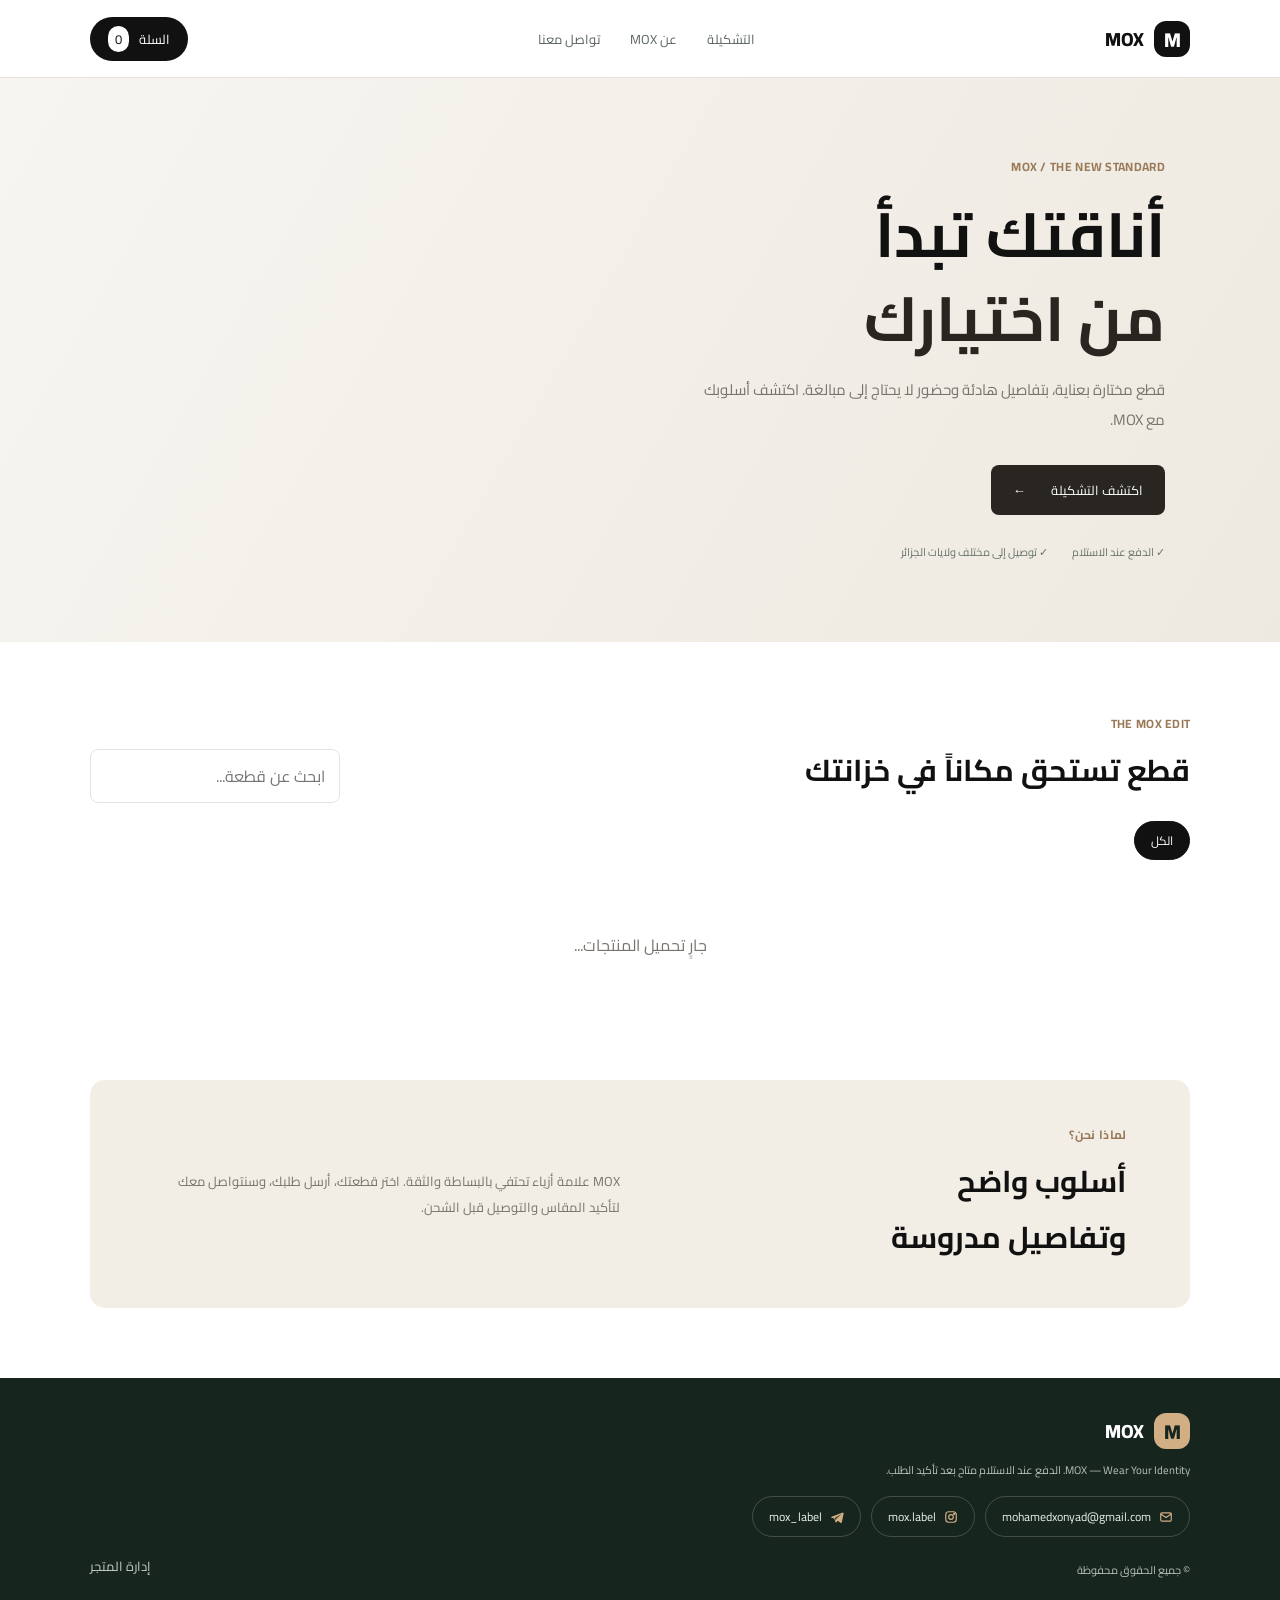
==== index.html @ 77f93357 "Add files via upload" ====
<!doctype html>
<html lang="ar" dir="rtl">
<head>
  <meta charset="utf-8">
  <meta name="viewport" content="width=device-width,initial-scale=1">
  <meta name="theme-color" content="#17251f">
  <title>MOX — Wear Your Identity</title>
  <link rel="preconnect" href="https://fonts.googleapis.com">
  <link rel="preconnect" href="https://fonts.gstatic.com" crossorigin>
  <link href="https://fonts.googleapis.com/css2?family=Cairo:wght@400;500;600;700;800&display=swap" rel="stylesheet">
  <link rel="stylesheet" href="style.css">
</head>
<body>
<header class="topbar">
  <a class="brand" href="#"><span class="brand-mark">M</span><span id="store-name">MOX</span></a>
  <nav><a href="#products">التشكيلة</a><a href="#about">عن MOX</a><a href="#contact">تواصل معنا</a></nav>
  <button class="cart-button" id="open-cart">السلة <span id="cart-count">0</span></button>
</header>
<section class="hero">
  <div class="hero-copy">
    <span class="eyebrow">MOX / THE NEW STANDARD</span>
    <h1>أناقتك تبدأ<br><em>من اختيارك</em></h1>
    <p>قطع مختارة بعناية، بتفاصيل هادئة وحضور لا يحتاج إلى مبالغة. اكتشف أسلوبك مع MOX.</p>
    <a class="primary-link" href="#products">اكتشف التشكيلة <span>←</span></a>
    <div class="trust-row"><span>✓ الدفع عند الاستلام</span><span>✓ توصيل إلى مختلف ولايات الجزائر</span></div>
  </div>
  <div class="hero-art">
    <video autoplay muted loop playsinline preload="auto" style="width:100%;height:100%;max-height:520px;object-fit:cover;border-radius:24px;display:block;">
      <source src="ad.mp4.mp4" type="video/mp4">
    </video>
  </div>
</section>
<main>
  <section class="section-head" id="products"><div><span class="eyebrow">THE MOX EDIT</span><h2>قطع تستحق مكاناً في خزانتك</h2></div><div class="search-wrap"><input id="search" type="search" placeholder="ابحث عن قطعة..."></div></section>
  <div class="category-row" id="categories"><button class="category active" data-category="الكل">الكل</button></div>
  <div class="product-grid" id="product-grid"><div class="loading">جارٍ تحميل المنتجات...</div></div>
  <section class="about" id="about"><div><span class="eyebrow">لماذا نحن؟</span><h2>أسلوب واضح<br>وتفاصيل مدروسة</h2></div><p>MOX علامة أزياء تحتفي بالبساطة والثقة. اختر قطعتك، أرسل طلبك، وسنتواصل معك لتأكيد المقاس والتوصيل قبل الشحن.</p></section>
</main>
<footer id="contact"><div class="brand"><span class="brand-mark">M</span><span id="footer-store-name">MOX</span></div><p>MOX — Wear Your Identity. الدفع عند الاستلام متاح بعد تأكيد الطلب.</p><div class="contact-links">
  <a class="contact-chip" href="mailto:mohamedxonyad@gmail.com"><span class="ci"><svg viewBox="0 0 24 24" fill="none" stroke="currentColor" stroke-width="2" stroke-linecap="round" stroke-linejoin="round"><rect x="3" y="5" width="18" height="14" rx="2"/><path d="m3 7 9 6 9-6"/></svg></span>mohamedxonyad@gmail.com</a>
  <a class="contact-chip" href="https://instagram.com/mox.label" target="_blank" rel="noopener"><span class="ci"><svg viewBox="0 0 24 24" fill="none" stroke="currentColor" stroke-width="2"><rect x="3" y="3" width="18" height="18" rx="5"/><circle cx="12" cy="12" r="4"/><circle cx="17.5" cy="6.5" r="1" fill="currentColor"/></svg></span>mox.label</a>
  <a class="contact-chip" href="https://t.me/mox_label" target="_blank" rel="noopener"><span class="ci"><svg viewBox="0 0 24 24" fill="currentColor"><path d="M21.9 4.3 2.7 11.7c-1 .4-1 1.3-.2 1.5l4.9 1.5 1.9 5.8c.2.6.4.8.9.8.4 0 .6-.2.9-.5l2.4-2.3 4.9 3.6c.9.5 1.5.2 1.8-.8l3.2-15.2c.3-1.2-.5-1.8-1.5-1.3zM8.5 13.7l9.7-6.1c.5-.3.9-.1.5.2l-8.1 7.3-.3 3.3z"/></svg></span>mox_label</a>
</div><small>© <span id="year"></span> جميع الحقوق محفوظة</small><a href="admin.html" class="admin-link">إدارة المتجر</a></footer>

<div class="overlay" id="cart-overlay"></div>
<aside class="drawer" id="cart-drawer" aria-label="سلة المشتريات">
  <div class="drawer-head"><h3>سلة المشتريات</h3><button class="icon-button" id="close-cart">✕</button></div>
  <div id="cart-items" class="cart-items"><p class="muted">السلة فارغة حالياً.</p></div>
  <div class="cart-total"><span>المجموع</span><strong id="cart-total">0 دج</strong></div>
  <button class="primary-button full" id="go-checkout">إتمام الطلب</button>
</aside>

<div class="modal-backdrop" id="checkout-modal">
  <div class="modal">
    <div class="drawer-head"><div><span class="eyebrow">خطوة أخيرة</span><h3>معلومات التوصيل</h3></div><button class="icon-button" id="close-checkout">✕</button></div>
    <form id="checkout-form">
      <div class="form-grid">
        <label>الاسم واللقب<input name="customer_name" required minlength="3" placeholder="اكتب اسمك الكامل"></label>
        <label>رقم الهاتف<input name="phone" required inputmode="tel" pattern="[0-9+ ]{9,15}" placeholder="05 أو 06 أو 07"></label>
        <label>الدولة<input value="الجزائر" readonly style="background:#f6f4f0"></label>
        <label>الولاية<select name="wilaya" id="wilaya" required><option value="">اختر الولاية</option></select></label>
        <label>نوع التوصيل<select name="delivery_type" id="delivery-type" required><option value="home">إلى المنزل</option><option value="desk">إلى المكتب (Stop Desk)</option></select></label>
        <label>البلدية<input name="commune" required placeholder="اختر أو اكتب اسم البلدية" list="communes-list"><datalist id="communes-list"></datalist></label>
        <label class="wide">العنوان بالتفصيل<textarea name="address" required rows="2" placeholder="الحي، الشارع، أقرب نقطة..."></textarea></label>
        <label class="wide">ملاحظة (اختياري)<textarea name="note" rows="2" placeholder="معلومات إضافية حول التوصيل"></textarea></label>
      </div>
      <div class="checkout-summary"><span>مجموع المنتجات</span><strong id="checkout-total">0 دج</strong></div>
      <div class="checkout-summary"><span>التوصيل</span><strong id="checkout-shipping">اختر الولاية</strong></div>
      <div class="checkout-summary"><span>المجموع الكلي</span><strong id="checkout-grand">0 دج</strong></div>
      <p class="hint">الدفع نقداً عند استلام الطلب. سيتم التواصل معك لتأكيد الطلب وتكلفة التوصيل قبل الشحن.</p>
      <button class="primary-button full" type="submit" id="submit-order">تأكيد الطلب</button>
      <p id="checkout-message" class="form-message"></p>
    </form>
  </div>
</div>
<div class="toast" id="toast"></div>
<script type="module" src="app.js"></script>
</body>
</html>
---- style.css ----
*{box-sizing:border-box} :root{--ink:#111111;--muted:#77736d;--line:#e8e3dc;--paper:#fff;--soft:#f2eee6;--accent:#9a7957;--green:#292622} html{scroll-behavior:smooth}body{margin:0;background:var(--paper);color:var(--ink);font-family:"Cairo",sans-serif}button,input,select,textarea{font:inherit}button,a{ -webkit-tap-highlight-color:transparent}.topbar{height:78px;padding:0 7%;display:flex;align-items:center;justify-content:space-between;border-bottom:1px solid var(--line);position:sticky;top:0;background:#ffffffed;backdrop-filter:blur(12px);z-index:10}.brand{display:flex;align-items:center;gap:10px;text-decoration:none;color:var(--ink);font-weight:800;font-size:19px}.brand-mark{display:grid;place-items:center;background:var(--ink);color:white;width:36px;height:36px;border-radius:12px;font-size:20px}.topbar nav{display:flex;gap:30px}.topbar nav a,.admin-link{color:#59645d;text-decoration:none;font-size:13px}.cart-button{background:var(--ink);color:#fff;border:0;border-radius:30px;padding:10px 18px;cursor:pointer;font-size:13px}.cart-button span{background:#fff;color:var(--ink);border-radius:20px;padding:1px 7px;margin-right:7px}.hero{padding:72px 9% 80px;display:grid;grid-template-columns:1.1fr .9fr;align-items:center;gap:50px;background:linear-gradient(120deg,#f7f5f1,#eee9e0)}.eyebrow{color:var(--accent);font-size:12px;font-weight:700;letter-spacing:.3px}.hero h1{font-size:clamp(36px,5vw,62px);line-height:1.35;margin:13px 0}.hero h1 em{font-style:normal;color:var(--green)}.hero-copy>p{color:var(--muted);line-height:2;max-width:480px;font-size:15px}.primary-link{display:inline-flex;gap:25px;align-items:center;background:var(--green);color:#fff;text-decoration:none;padding:13px 22px;border-radius:8px;margin-top:15px;font-size:13px}.trust-row{display:flex;gap:24px;margin-top:27px;color:#66736a;font-size:11px}.hero-art{height:330px;position:relative;display:grid;place-items:center}.hero-circle{width:270px;height:270px;border-radius:50%;background:#e6dfd5;position:absolute}.hero-card{width:210px;height:250px;background:linear-gradient(145deg,#244b3b,#14271f);border-radius:18px;box-shadow:0 25px 50px #1b332b35;z-index:1;color:white;padding:25px;display:flex;flex-direction:column;justify-content:space-between;transform:rotate(-7deg)}.hero-card strong{font-size:65px;color:#d5b28c;align-self:center}.hero-card small{color:#e7dfd4}.floating-tag{position:absolute;bottom:30px;right:8%;z-index:2;background:white;padding:12px 18px;border-radius:9px;box-shadow:0 8px 30px #1b332b18;font-size:12px}.section-head{padding:65px 7% 18px;display:flex;align-items:end;justify-content:space-between}.section-head h2,.about h2{font-size:30px;margin:5px 0}.search-wrap input{border:1px solid var(--line);border-radius:8px;padding:11px 14px;min-width:230px;outline:none}.category-row{padding:0 7% 25px;display:flex;gap:9px;flex-wrap:wrap}.category{border:1px solid var(--line);background:white;color:#59645d;border-radius:30px;padding:7px 16px;font-size:12px;cursor:pointer}.category.active{background:var(--ink);border-color:var(--ink);color:white}.product-grid{padding:0 7% 75px;display:grid;grid-template-columns:repeat(4,1fr);gap:22px}.product-card{border:1px solid var(--line);border-radius:12px;overflow:hidden;background:white;transition:.2s}.product-card:hover{transform:translateY(-4px);box-shadow:0 15px 35px #17251f0c}.product-image{height:210px;background:var(--soft);display:grid;place-items:center;overflow:hidden}.product-image img{width:100%;height:100%;object-fit:cover}.placeholder-image{font-size:40px;color:#bdc9bf}.product-info{padding:15px}.product-info h3{margin:0 0 6px;font-size:15px}.product-info p{margin:0;color:var(--muted);font-size:11px;min-height:36px;line-height:1.7}.product-bottom{display:flex;justify-content:space-between;align-items:center;margin-top:14px}.price{font-weight:800;color:var(--green);font-size:15px}.add-button{border:0;background:#f2eee6;color:var(--green);padding:8px 12px;border-radius:7px;cursor:pointer;font-size:11px}.about{margin:0 7% 70px;background:#f2eee6;border-radius:15px;padding:38px 5%;display:grid;grid-template-columns:1fr 1fr;gap:40px;align-items:center}.about p{color:var(--muted);line-height:2;font-size:13px}footer{background:#17251f;color:#fff;padding:35px 7%;position:relative}footer .brand{color:white}footer .brand-mark{background:#d2ae85;color:#17251f}footer p,footer small{color:#b7c2ba;font-size:11px}footer .admin-link{position:absolute;left:7%;bottom:40px;color:#c6d0c9}.overlay,.modal-backdrop{position:fixed;inset:0;background:#101a15a6;z-index:20;opacity:0;visibility:hidden;transition:.2s}.overlay.show,.modal-backdrop.show{opacity:1;visibility:visible}.drawer{position:fixed;z-index:21;top:0;bottom:0;left:0;width:min(420px,92vw);background:#fff;padding:25px;transform:translateX(-105%);transition:.25s;display:flex;flex-direction:column}.drawer.open{transform:translateX(0)}.drawer-head{display:flex;justify-content:space-between;align-items:center;border-bottom:1px solid var(--line);padding-bottom:15px}.drawer-head h3{margin:0}.icon-button{border:0;background:#f2f4f1;border-radius:50%;width:35px;height:35px;cursor:pointer}.cart-items{flex:1;overflow:auto;padding:15px 0}.cart-line{display:flex;align-items:center;justify-content:space-between;padding:12px 0;border-bottom:1px solid var(--line);gap:12px}.cart-line strong{font-size:13px}.cart-line small{display:block;color:var(--muted)}.qty-controls{display:flex;align-items:center;gap:8px}.qty-controls button{border:1px solid var(--line);background:white;border-radius:5px;width:25px;height:25px;cursor:pointer}.cart-total,.checkout-summary{display:flex;justify-content:space-between;padding:17px 0;border-top:1px solid var(--line)}.primary-button{border:0;background:var(--green);color:white;padding:13px 18px;border-radius:8px;cursor:pointer;font-weight:700}.primary-button:disabled{opacity:.5;cursor:wait}.full{width:100%}.muted,.hint{color:var(--muted);font-size:12px}.modal-backdrop{display:grid;place-items:center;padding:15px}.modal{background:white;border-radius:14px;width:min(620px,100%);max-height:92vh;overflow:auto;padding:24px}.modal .drawer-head{margin-bottom:18px}.form-grid{display:grid;grid-template-columns:1fr 1fr;gap:13px}.form-grid label{display:flex;flex-direction:column;gap:6px;font-size:12px;font-weight:700}.form-grid input,.form-grid select,.form-grid textarea,.admin-input{border:1px solid var(--line);border-radius:7px;padding:11px;background:white;outline:none;width:100%;font-size:13px}.form-grid input:focus,.form-grid select:focus,.form-grid textarea:focus{border-color:#789282}.wide{grid-column:1/-1}.checkout-summary{margin-top:15px}.hint{line-height:1.8}.form-message{font-size:12px;color:var(--green);text-align:center}.toast{position:fixed;bottom:22px;right:50%;transform:translate(50%,20px);background:#17251f;color:white;padding:11px 20px;border-radius:8px;opacity:0;transition:.2s;z-index:40;font-size:12px}.toast.show{opacity:1;transform:translate(50%,0)}.loading{text-align:center;color:var(--muted);padding:45px;grid-column:1/-1}
@media(max-width:850px){.product-grid{grid-template-columns:repeat(2,1fr)}.hero{padding:50px 7%;gap:15px}.hero-art{height:270px}.hero-circle{width:220px;height:220px}.hero-card{height:210px;width:175px}.topbar{padding:0 4%}.topbar nav{gap:12px}.about{grid-template-columns:1fr;gap:5px}}
@media(max-width:560px){.topbar{height:65px}.topbar nav{display:none}.hero{grid-template-columns:1fr;padding:45px 7% 30px}.hero-art{height:230px}.hero-circle{width:190px;height:190px}.hero-card{height:180px;width:150px;padding:18px}.hero-card strong{font-size:48px}.section-head{padding:42px 6% 15px;align-items:start;gap:15px;flex-direction:column}.search-wrap,.search-wrap input{width:100%}.product-grid{padding:0 5% 50px;gap:12px}.product-image{height:160px}.product-info{padding:11px}.product-info h3{font-size:13px}.product-bottom{align-items:start;gap:5px;flex-direction:column}.add-button{width:100%}.about{margin:0 5% 45px;padding:25px}.form-grid{grid-template-columns:1fr}.wide{grid-column:auto}.modal{padding:18px}.trust-row{gap:12px;flex-wrap:wrap}}

.contact-links{display:flex;flex-wrap:wrap;gap:10px;margin:16px 0}.contact-chip{display:inline-flex;align-items:center;gap:8px;border:1px solid #ffffff30;border-radius:30px;padding:8px 16px;color:#e7efe9;text-decoration:none;font-size:12px;transition:.2s}.contact-chip:hover{background:#ffffff14}
.contact-chip .ci{display:inline-flex;align-items:center;color:#d2ae85}.contact-chip .ci svg{width:14px;height:14px}
.hero-video{width:min(260px,70vw);aspect-ratio:9/16;object-fit:cover;border-radius:18px;background:#14271f;box-shadow:0 25px 50px #1b332b35}
.hero-art:has(.hero-video){height:auto}
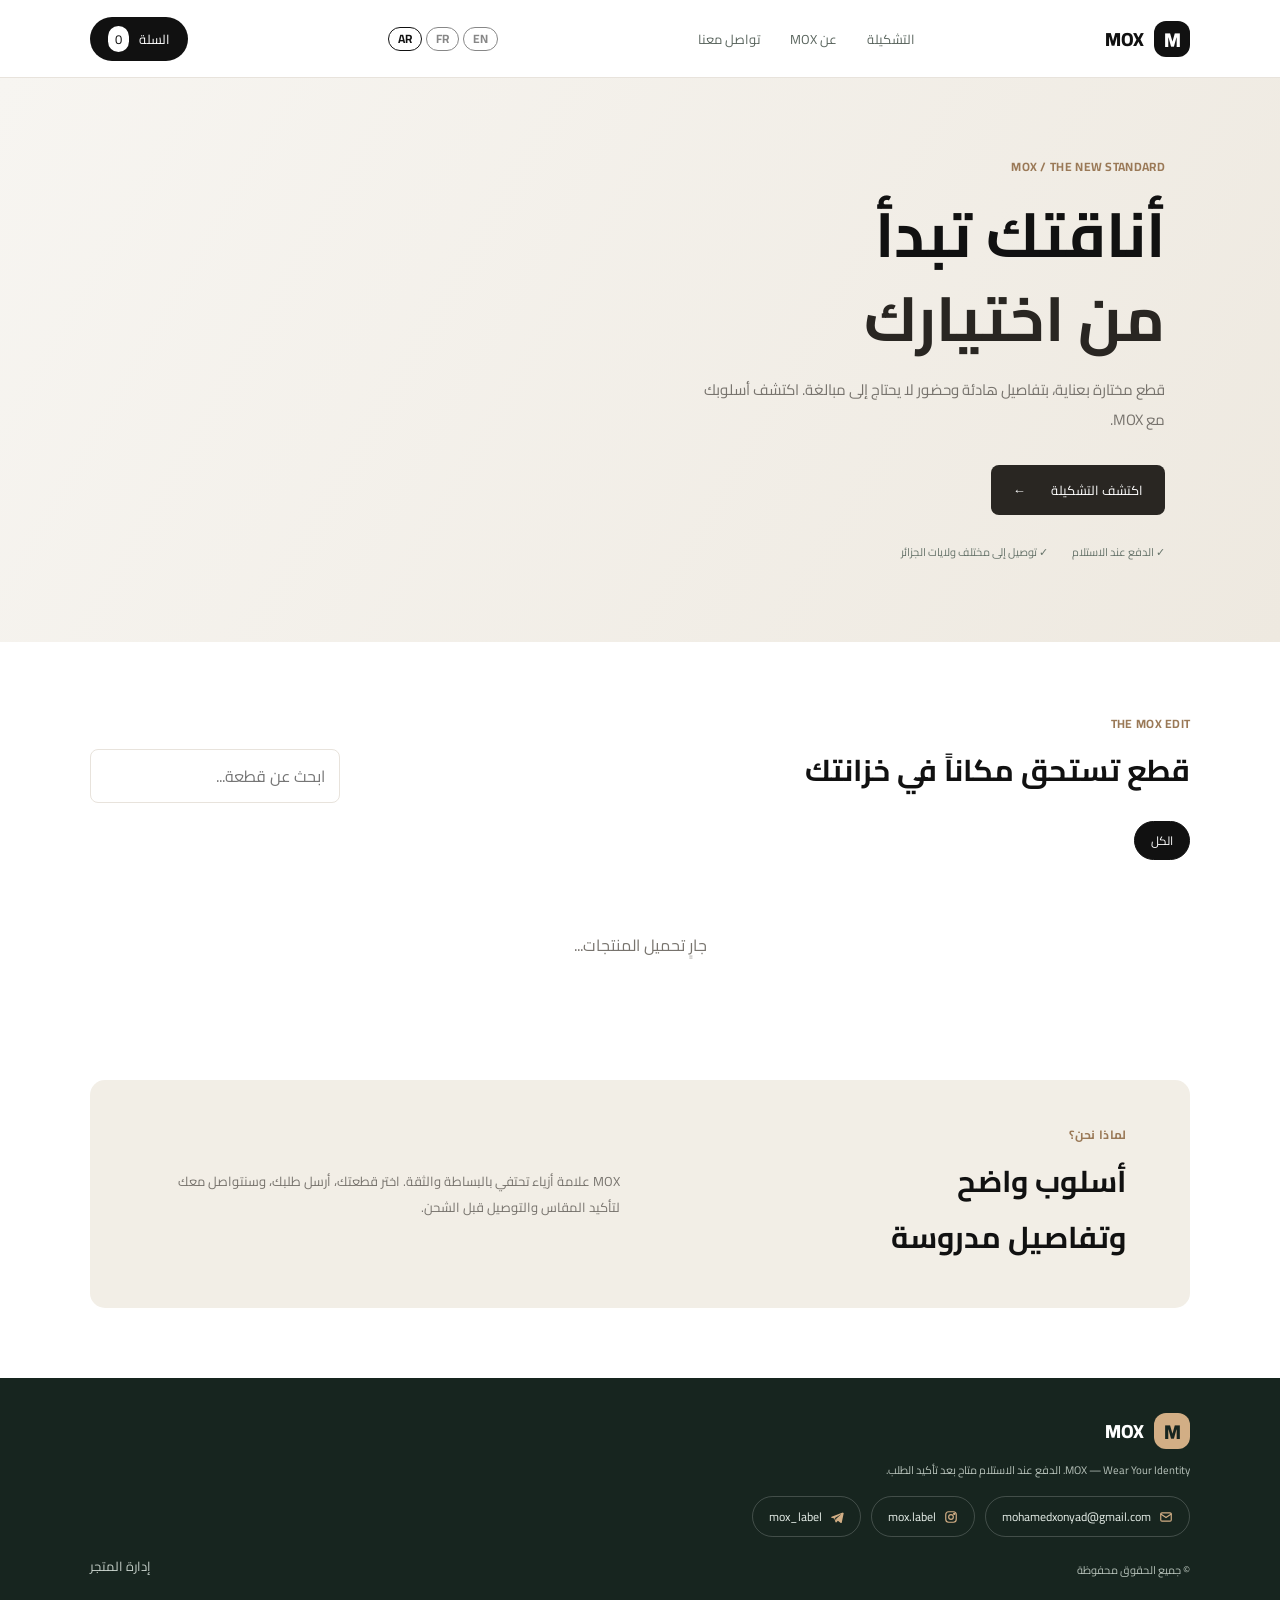
==== commit 1fc99e7f: "Add files via upload" ====
--- a/index.html
+++ b/index.html
@@ -74,6 +74,7 @@
   </div>
 </div>
 <div class="toast" id="toast"></div>
+<script src="i18n.js" defer></script>
 <script type="module" src="app.js"></script>
 </body>
 </html>
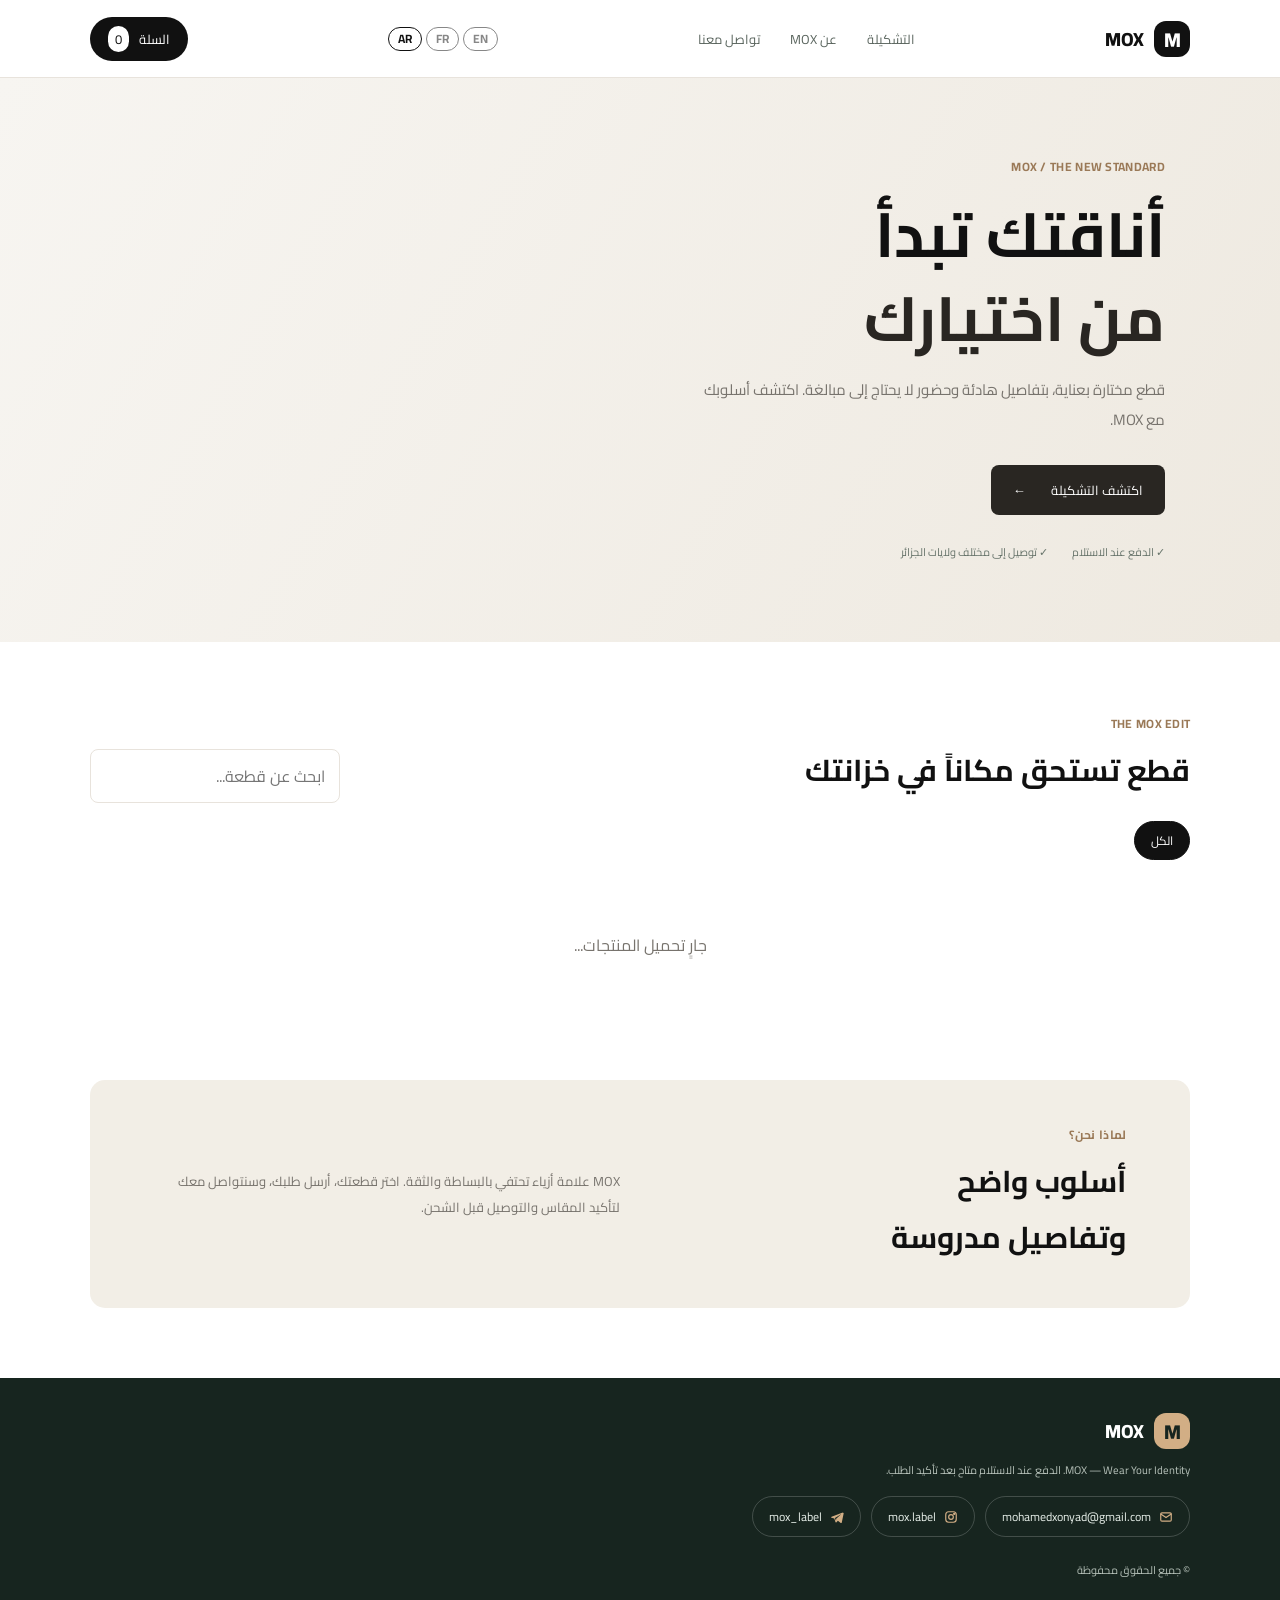
==== commit d1ae0eb7: "Add files via upload" ====
--- a/index.html
+++ b/index.html
@@ -40,7 +40,7 @@
   <a class="contact-chip" href="mailto:mohamedxonyad@gmail.com"><span class="ci"><svg viewBox="0 0 24 24" fill="none" stroke="currentColor" stroke-width="2" stroke-linecap="round" stroke-linejoin="round"><rect x="3" y="5" width="18" height="14" rx="2"/><path d="m3 7 9 6 9-6"/></svg></span>mohamedxonyad@gmail.com</a>
   <a class="contact-chip" href="https://instagram.com/mox.label" target="_blank" rel="noopener"><span class="ci"><svg viewBox="0 0 24 24" fill="none" stroke="currentColor" stroke-width="2"><rect x="3" y="3" width="18" height="18" rx="5"/><circle cx="12" cy="12" r="4"/><circle cx="17.5" cy="6.5" r="1" fill="currentColor"/></svg></span>mox.label</a>
   <a class="contact-chip" href="https://t.me/mox_label" target="_blank" rel="noopener"><span class="ci"><svg viewBox="0 0 24 24" fill="currentColor"><path d="M21.9 4.3 2.7 11.7c-1 .4-1 1.3-.2 1.5l4.9 1.5 1.9 5.8c.2.6.4.8.9.8.4 0 .6-.2.9-.5l2.4-2.3 4.9 3.6c.9.5 1.5.2 1.8-.8l3.2-15.2c.3-1.2-.5-1.8-1.5-1.3zM8.5 13.7l9.7-6.1c.5-.3.9-.1.5.2l-8.1 7.3-.3 3.3z"/></svg></span>mox_label</a>
-</div><small>© <span id="year"></span> جميع الحقوق محفوظة</small><a href="admin.html" class="admin-link">إدارة المتجر</a></footer>
+</div><small>© <span id="year"></span> جميع الحقوق محفوظة</small></footer>
 
 <div class="overlay" id="cart-overlay"></div>
 <aside class="drawer" id="cart-drawer" aria-label="سلة المشتريات">
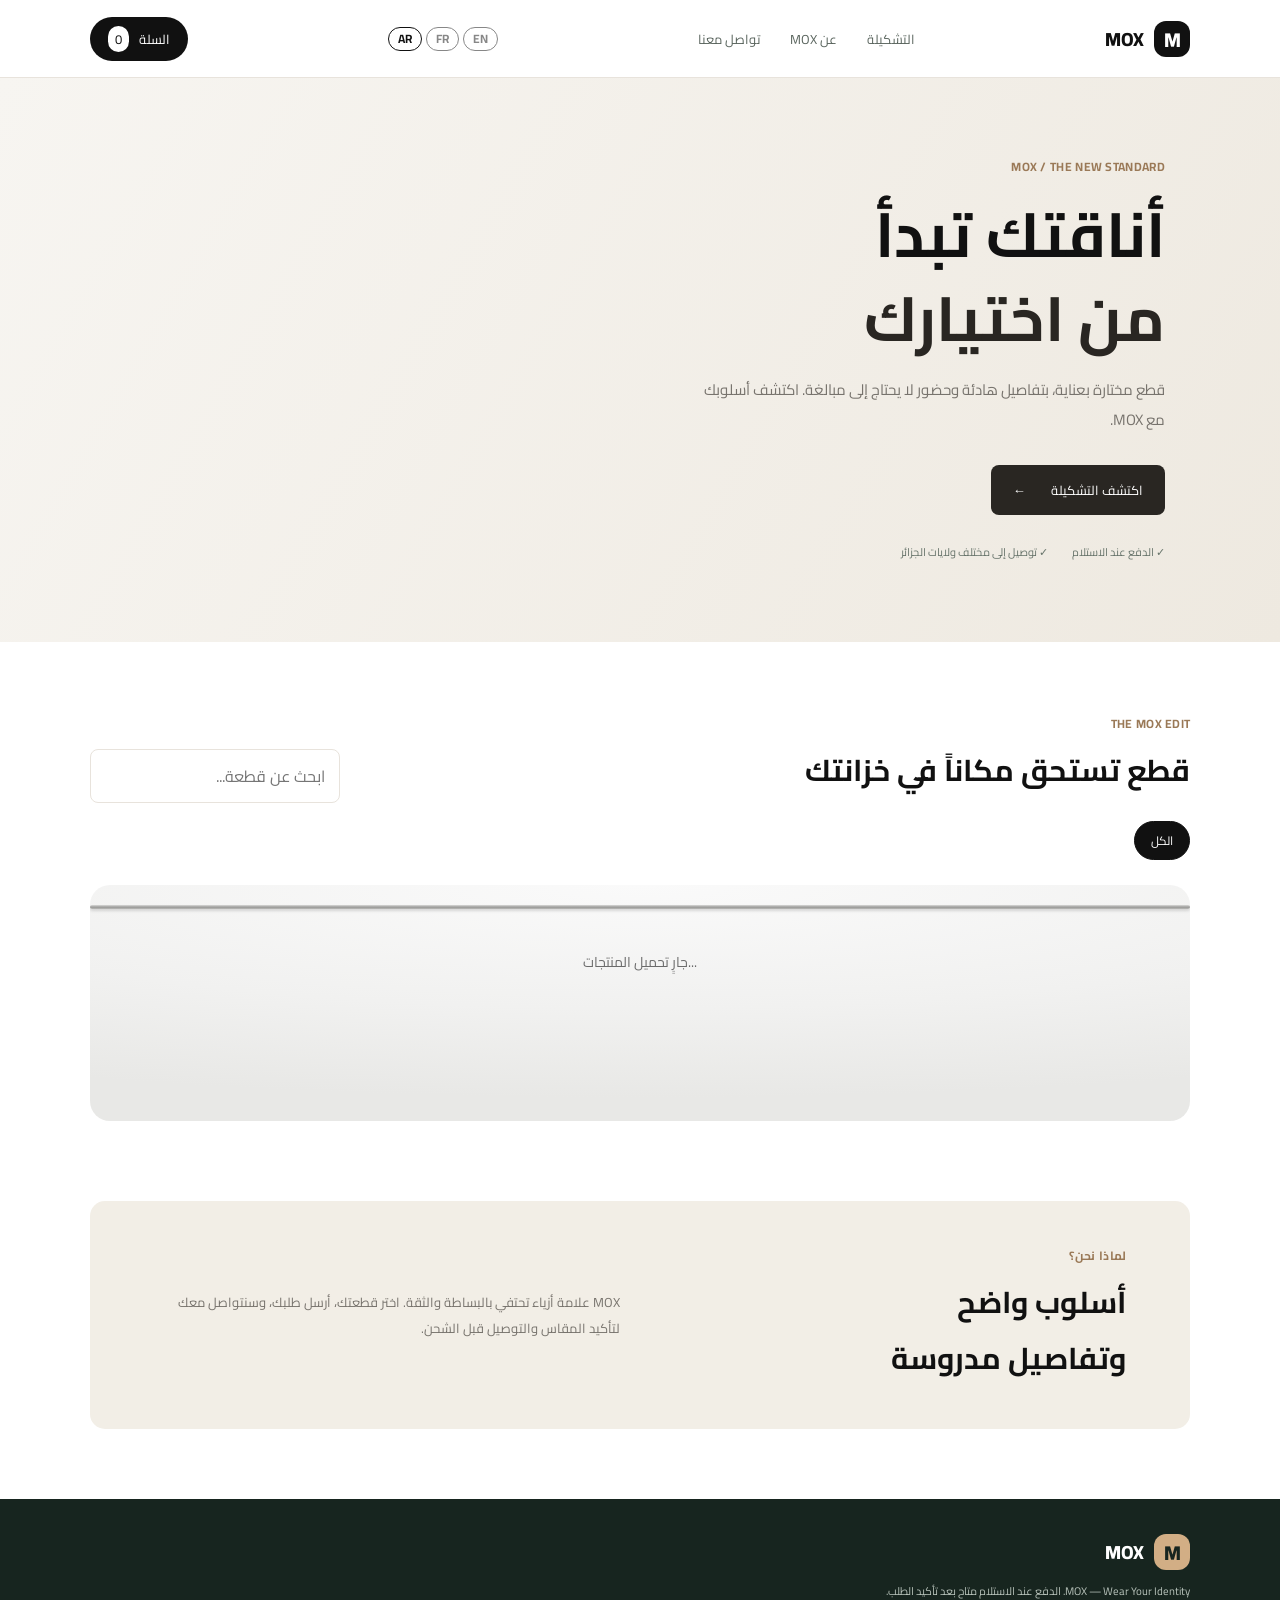
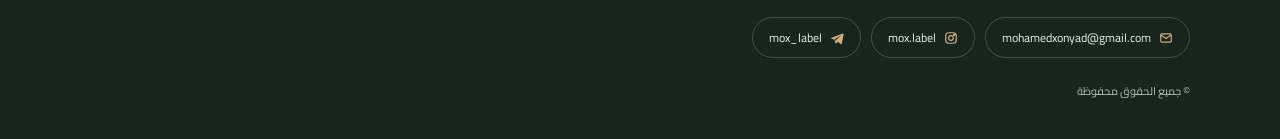
==== commit 27ded2db: "Add files via upload" ====
--- a/index.html
+++ b/index.html
@@ -9,6 +9,7 @@
   <link rel="preconnect" href="https://fonts.gstatic.com" crossorigin>
   <link href="https://fonts.googleapis.com/css2?family=Cairo:wght@400;500;600;700;800&display=swap" rel="stylesheet">
   <link rel="stylesheet" href="style.css">
+  <link rel="stylesheet" href="rack.css">
 </head>
 <body>
 <header class="topbar">
@@ -76,5 +77,6 @@
 <div class="toast" id="toast"></div>
 <script src="i18n.js" defer></script>
 <script type="module" src="app.js"></script>
+<script type="module" src="rack.js"></script>
 </body>
 </html>
--- a/rack.css
+++ b/rack.css
@@ -0,0 +1,78 @@
+/* MOX Rack: عرض المنتجات على شماعة. طبقة عرض فوق الشبكة الأصلية (التي تبقى في الصفحة مخفية لأن السلة والمخزون والخصم تعتمد عليها). */
+#product-grid.rk-src{display:none}
+
+.rk{--w-idle:max(104px,29vw);--w-sel:52vw;--w-dim:max(56px,15vw);--tw:0px;--ease:cubic-bezier(.2,.8,.2,1);
+  position:relative;margin:0 3% 60px;padding:6px 0 30px;border-radius:20px;overflow:hidden;
+  background:radial-gradient(120% 90% at 50% 0%,#fafafa 0%,#f1f1f0 58%,#e8e8e6 100%);color:#000}
+@media(min-width:700px){.rk{--w-idle:clamp(130px,19vw,190px);--w-sel:min(38vw,340px);--w-dim:104px;margin:0 5% 70px}}
+@media(min-width:1100px){.rk{--w-idle:clamp(150px,13vw,200px);--w-sel:min(28vw,380px);margin:0 7% 80px}}
+
+/* المسار: يسار-يمين دائماً حتى يعمل التمرير بنفس الطريقة في كل اللغات */
+.rk-track{direction:ltr;overflow-x:auto;overflow-y:hidden;overscroll-behavior-x:contain;scrollbar-width:none;-webkit-overflow-scrolling:touch;cursor:grab;outline-offset:-3px}
+.rk-track::-webkit-scrollbar{display:none}
+.rk-track.is-drag{cursor:grabbing;user-select:none}
+.rk-row{position:relative;display:flex;align-items:flex-start;justify-content:center;gap:0;width:max-content;min-width:100%;
+  padding:14px 12px 24px;transition:padding-inline .55s var(--ease)}
+.rk--sel .rk-row{justify-content:flex-start;padding-inline:max(12px,calc(50% - (var(--w-sel) + var(--tw-max,0px))/2 - 6px))}
+/* القضيب */
+.rk-row::before{content:"";position:absolute;inset-inline:0;top:14px;height:4px;border-radius:2px;
+  background:linear-gradient(#d9d9d8,#9a9a98 55%,#b9b9b7);box-shadow:0 2px 3px #0002}
+
+/* القطعة */
+.rk-slot{position:relative;flex:0 0 auto;display:flex;width:var(--w-idle);padding:0 6px;
+  transition:width .55s var(--ease)}
+.rk--sel .rk-slot{width:var(--w-dim)}
+.rk-img,.rk-hanger{transition:opacity .4s,filter .4s}
+.rk--sel .rk-slot:not(.is-sel) .rk-img{opacity:.5;filter:blur(1.2px)}.rk--sel .rk-slot:not(.is-sel) .rk-hanger{opacity:.45}
+.rk--sel .rk-slot.is-sel{width:calc(var(--w-sel) + var(--tw))}
+.rk-fig{position:relative;flex:1 1 0;min-width:0}
+.rk-hit{display:block;width:100%;padding:0;border:0;background:none;cursor:pointer;color:inherit;-webkit-tap-highlight-color:transparent}
+.rk-hit:focus-visible{outline:2px solid #000;outline-offset:4px;border-radius:8px}
+.rk-swing{display:block;transform-origin:50% 0;animation:rk-sway 1.7s var(--ease) backwards;animation-delay:calc(var(--i,0)*70ms)}
+.rk-hanger{display:block;width:40px;height:34px;margin:-1px auto 0}
+.rk-img,.rk-ph{display:block;width:100%;aspect-ratio:3/4;margin-top:-8px}
+.rk-img{object-fit:contain;mix-blend-mode:multiply}
+.rk-ph{display:grid;place-items:center;font-size:34px;color:#b8b8b6}
+.rk-fig::after{content:"";position:absolute;left:12%;right:12%;bottom:-10px;height:14px;border-radius:50%;background:#0000001f;filter:blur(8px);pointer-events:none}
+.rk--sel .rk-slot:not(.is-sel) .rk-fig::after{opacity:.5}
+@media(hover:hover){.rk:not(.rk--sel) .rk-slot:hover .rk-swing{transform:rotate(1.6deg);transition:transform .5s var(--ease)}}
+@keyframes rk-sway{0%{transform:rotate(3deg)}30%{transform:rotate(-2deg)}55%{transform:rotate(1.1deg)}78%{transform:rotate(-.4deg)}100%{transform:rotate(0)}}
+
+/* بطاقات الألوان المعلّقة بخيوط */
+.rk-tags{position:relative;flex:0 0 0;width:0;visibility:hidden;opacity:0;transition:flex-basis .55s var(--ease),width .55s var(--ease),opacity .3s,visibility 0s .55s}
+.rk-slot.is-sel .rk-tags{flex-basis:var(--tw);width:var(--tw);visibility:visible;opacity:1;transition:flex-basis .55s var(--ease),width .55s var(--ease),opacity .4s .3s,visibility 0s}
+.rk-tag{position:absolute;top:var(--d);left:calc(10px + var(--c)*30px + var(--r,0)*15px);width:28px;height:42px;padding:0;border:0;background:none;cursor:pointer;-webkit-tap-highlight-color:transparent}
+.rk-tag:focus-visible{outline:2px solid #000;outline-offset:2px;border-radius:6px}
+.rk-str{position:absolute;left:50%;top:calc(var(--d)*-1);width:1px;height:var(--d);background:#7b7b79;pointer-events:none}
+.rk-card{position:absolute;left:1px;top:0;width:26px;height:38px;border-radius:5px;border:1px solid #0003;background:var(--cc,#fff);
+  box-shadow:0 3px 7px #0002;display:grid;place-items:end center;padding-bottom:3px;font-size:9px;font-weight:700;color:#000;overflow:hidden;
+  transform-origin:50% 0;transition:transform .25s var(--ease),box-shadow .25s}
+.rk-card::before{content:"";position:absolute;top:3px;left:50%;width:4px;height:4px;margin-left:-2px;border-radius:50%;background:#efefed;box-shadow:inset 0 0 0 1px #0003}
+.rk-tag.on .rk-card{outline:2px solid #000;outline-offset:2px;transform:translateY(5px);box-shadow:0 8px 12px #0003}
+
+/* الأسهم */
+.rk-nav{position:absolute;top:34%;z-index:3;width:38px;height:38px;border-radius:50%;border:1px solid #0002;background:#fffffff0;color:#000;display:grid;place-items:center;padding:0;cursor:pointer;box-shadow:0 4px 12px #0001;transition:transform .2s,background .2s,opacity .3s}
+.rk-nav svg{width:16px;height:16px}
+.rk-nav:hover{background:#000;color:#fff}.rk-nav:active{transform:scale(.94)}
+.rk-prev{left:8px}.rk-next{right:8px}
+.rk-nav[hidden]{display:none}
+@media(min-width:700px){.rk-nav{width:44px;height:44px}.rk-prev{left:16px}.rk-next{right:16px}}
+
+/* معلومات القطعة */
+.rk-info{display:flex;flex-direction:column;align-items:center;gap:8px;padding:6px 18px 0;text-align:center;min-height:62px}
+.rk-hint{margin:0;font-size:12px;color:#6b6b6b;letter-spacing:.3px}
+.rk-name{margin:0;font-size:15px;font-weight:700;letter-spacing:1px;animation:rk-in .45s var(--ease) backwards}
+.rk-price{margin:0;font-size:14px;color:#333;animation:rk-in .45s .05s var(--ease) backwards}
+.rk-color{margin:0;font-size:12px;color:#555;min-height:18px}
+.rk-color b{font-weight:700;color:#000}
+.rk-out{margin:0;font-size:12px;font-weight:700;color:#d71920}
+.rk-more{margin-top:4px;min-width:200px;height:46px;padding:0 26px;border:0;border-radius:10px;background:#000;color:#fff;font-weight:700;font-size:13px;letter-spacing:.8px;cursor:pointer;transition:transform .2s,box-shadow .2s}
+.rk-more:hover{transform:translateY(-2px);box-shadow:0 10px 24px #0003}
+.rk-more:focus-visible{outline:2px solid #000;outline-offset:3px}
+.rk-empty{width:100%;padding:44px 16px 30px;text-align:center;color:#6b6b6b;font-size:14px}
+@keyframes rk-in{from{opacity:0;transform:translateY(8px)}to{opacity:1;transform:none}}
+
+@media(prefers-reduced-motion:reduce){
+  .rk-swing,.rk-name,.rk-price{animation:none}
+  .rk-slot,.rk-row,.rk-tags,.rk-card,.rk-nav,.rk-more{transition:none}
+}
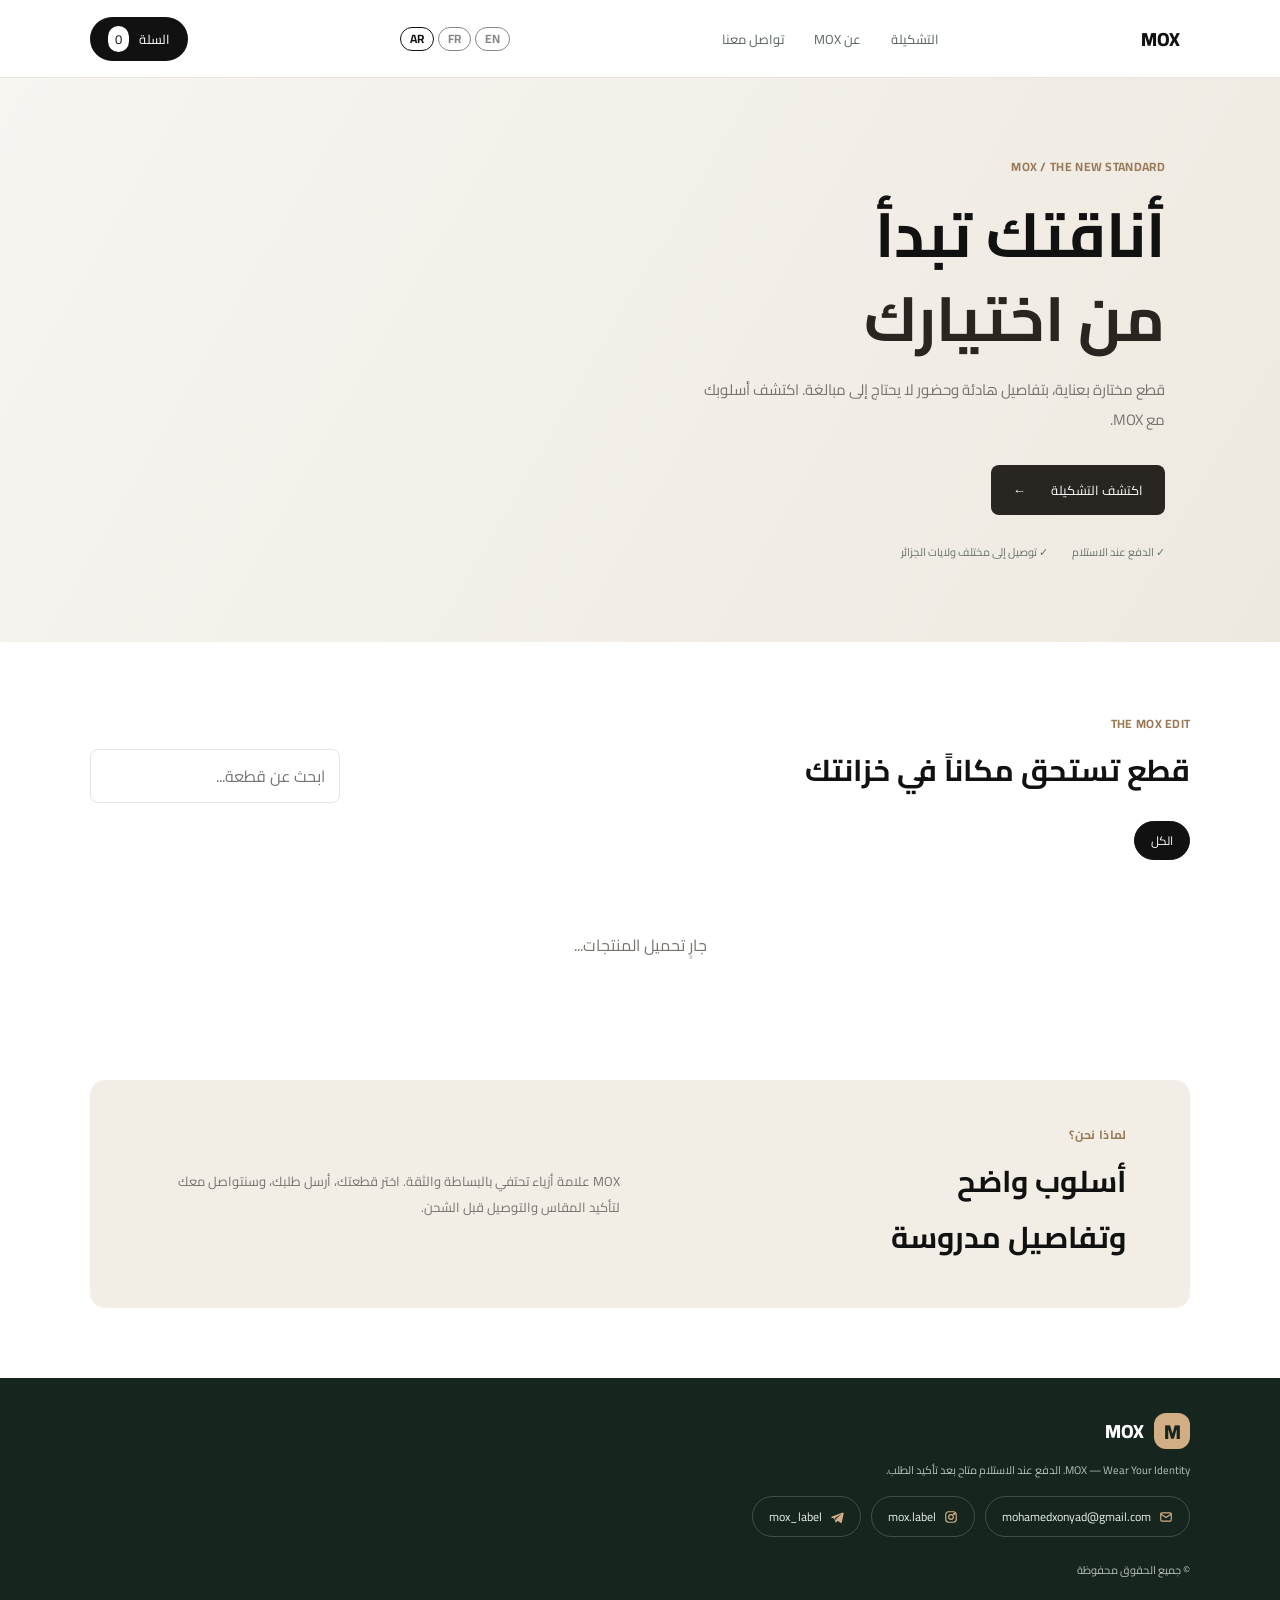
==== commit 06662547: "Add files via upload" ====
--- a/index.html
+++ b/index.html
@@ -9,11 +9,10 @@
   <link rel="preconnect" href="https://fonts.gstatic.com" crossorigin>
   <link href="https://fonts.googleapis.com/css2?family=Cairo:wght@400;500;600;700;800&display=swap" rel="stylesheet">
   <link rel="stylesheet" href="style.css">
-  <link rel="stylesheet" href="rack.css">
 </head>
 <body>
 <header class="topbar">
-  <a class="brand" href="#"><span class="brand-mark">M</span><span id="store-name">MOX</span></a>
+  <a class="brand" href="#" aria-label="MOX"><svg class="brand-logo" viewBox="0 0 191.88 39.12" aria-hidden="true" focusable="false"><path fill="currentColor" fill-rule="evenodd" d="M71.62 2.00 L70.88 1.50 L58.62 1.50 L58.50 1.62 L48.75 1.75 L47.62 2.62 L40.25 13.50 L37.50 17.88 L36.62 18.75 L35.88 18.75 L35.00 17.88 L30.50 11.00 L26.88 6.12 L25.25 3.62 L23.62 2.00 L20.75 1.88 L20.62 2.00 L4.75 2.12 L4.62 2.25 L1.50 2.25 L0.50 2.50 L0.00 3.12 L0.00 31.75 L0.12 31.88 L0.25 38.12 L0.88 38.62 L1.62 38.75 L19.38 38.38 L19.88 37.75 L20.00 37.00 L19.75 33.62 L19.75 23.88 L20.25 23.25 L20.50 23.25 L21.75 24.75 L29.25 37.25 L30.00 38.00 L30.88 38.38 L40.88 38.38 L42.12 38.00 L43.50 36.25 L50.50 24.50 L51.50 23.38 L51.88 23.38 L52.25 23.75 L52.38 24.25 L52.38 36.88 L52.62 37.75 L53.12 38.25 L53.50 38.38 L70.50 38.38 L71.50 38.00 L71.88 37.12 L71.88 2.75Z M133.00 1.12 L132.88 1.50 L133.38 2.50 L147.25 18.00 L147.75 19.00 L147.38 20.00 L132.88 36.62 L132.75 37.62 L133.25 38.00 L151.75 38.00 L151.88 38.12 L154.38 38.00 L155.12 37.62 L156.00 36.75 L161.25 30.12 L162.12 29.38 L162.75 29.38 L163.88 30.38 L168.75 36.50 L170.00 37.75 L170.88 38.12 L191.25 38.25 L191.75 38.00 L191.88 37.62 L191.50 36.75 L185.88 29.88 L178.38 21.25 L177.25 19.62 L177.25 18.88 L177.75 18.12 L191.50 2.88 L191.75 2.25 L191.25 1.62 L173.25 1.25 L173.12 1.12 L170.38 1.25 L169.00 2.38 L167.62 4.25 L163.12 9.38 L162.38 9.50 L161.88 9.25 L156.00 1.75 L155.00 1.00 L154.50 0.88 L133.50 0.88Z M75.00 14.50 L74.50 17.62 L74.62 23.12 L75.00 25.38 L75.50 26.88 L77.25 30.12 L79.62 32.75 L82.62 34.88 L85.75 36.38 L88.38 37.25 L93.25 38.38 L101.75 39.12 L109.75 39.00 L114.75 38.50 L119.38 37.50 L122.88 36.38 L127.50 34.00 L129.00 32.88 L130.88 31.00 L132.25 29.12 L133.38 27.00 L134.00 25.12 L134.62 22.12 L134.75 17.62 L134.38 14.50 L133.50 11.62 L132.62 10.00 L131.38 8.25 L129.00 6.00 L125.62 3.75 L121.50 2.00 L116.75 0.75 L109.25 0.00 L102.12 0.00 L95.38 0.62 L89.38 1.88 L86.38 2.88 L82.25 5.00 L80.38 6.38 L78.25 8.38 L77.25 9.62 L76.12 11.50Z M101.88 9.75 L103.75 9.50 L106.25 9.50 L109.00 10.12 L110.62 10.88 L111.75 11.75 L112.62 12.75 L113.38 14.12 L113.75 15.25 L114.00 17.25 L114.00 20.25 L113.62 23.88 L112.38 26.62 L111.00 28.00 L109.62 28.75 L106.25 29.62 L102.50 29.62 L101.25 29.38 L99.50 28.75 L98.12 27.88 L97.12 26.88 L96.12 25.12 L95.62 23.62 L95.25 20.75 L95.38 17.25 L95.88 14.62 L97.00 12.50 L98.12 11.38 L99.88 10.38Z"/></svg><span id="store-name" class="sr-only">MOX</span></a>
   <nav><a href="#products">التشكيلة</a><a href="#about">عن MOX</a><a href="#contact">تواصل معنا</a></nav>
   <button class="cart-button" id="open-cart">السلة <span id="cart-count">0</span></button>
 </header>
@@ -77,6 +76,5 @@
 <div class="toast" id="toast"></div>
 <script src="i18n.js" defer></script>
 <script type="module" src="app.js"></script>
-<script type="module" src="rack.js"></script>
 </body>
 </html>
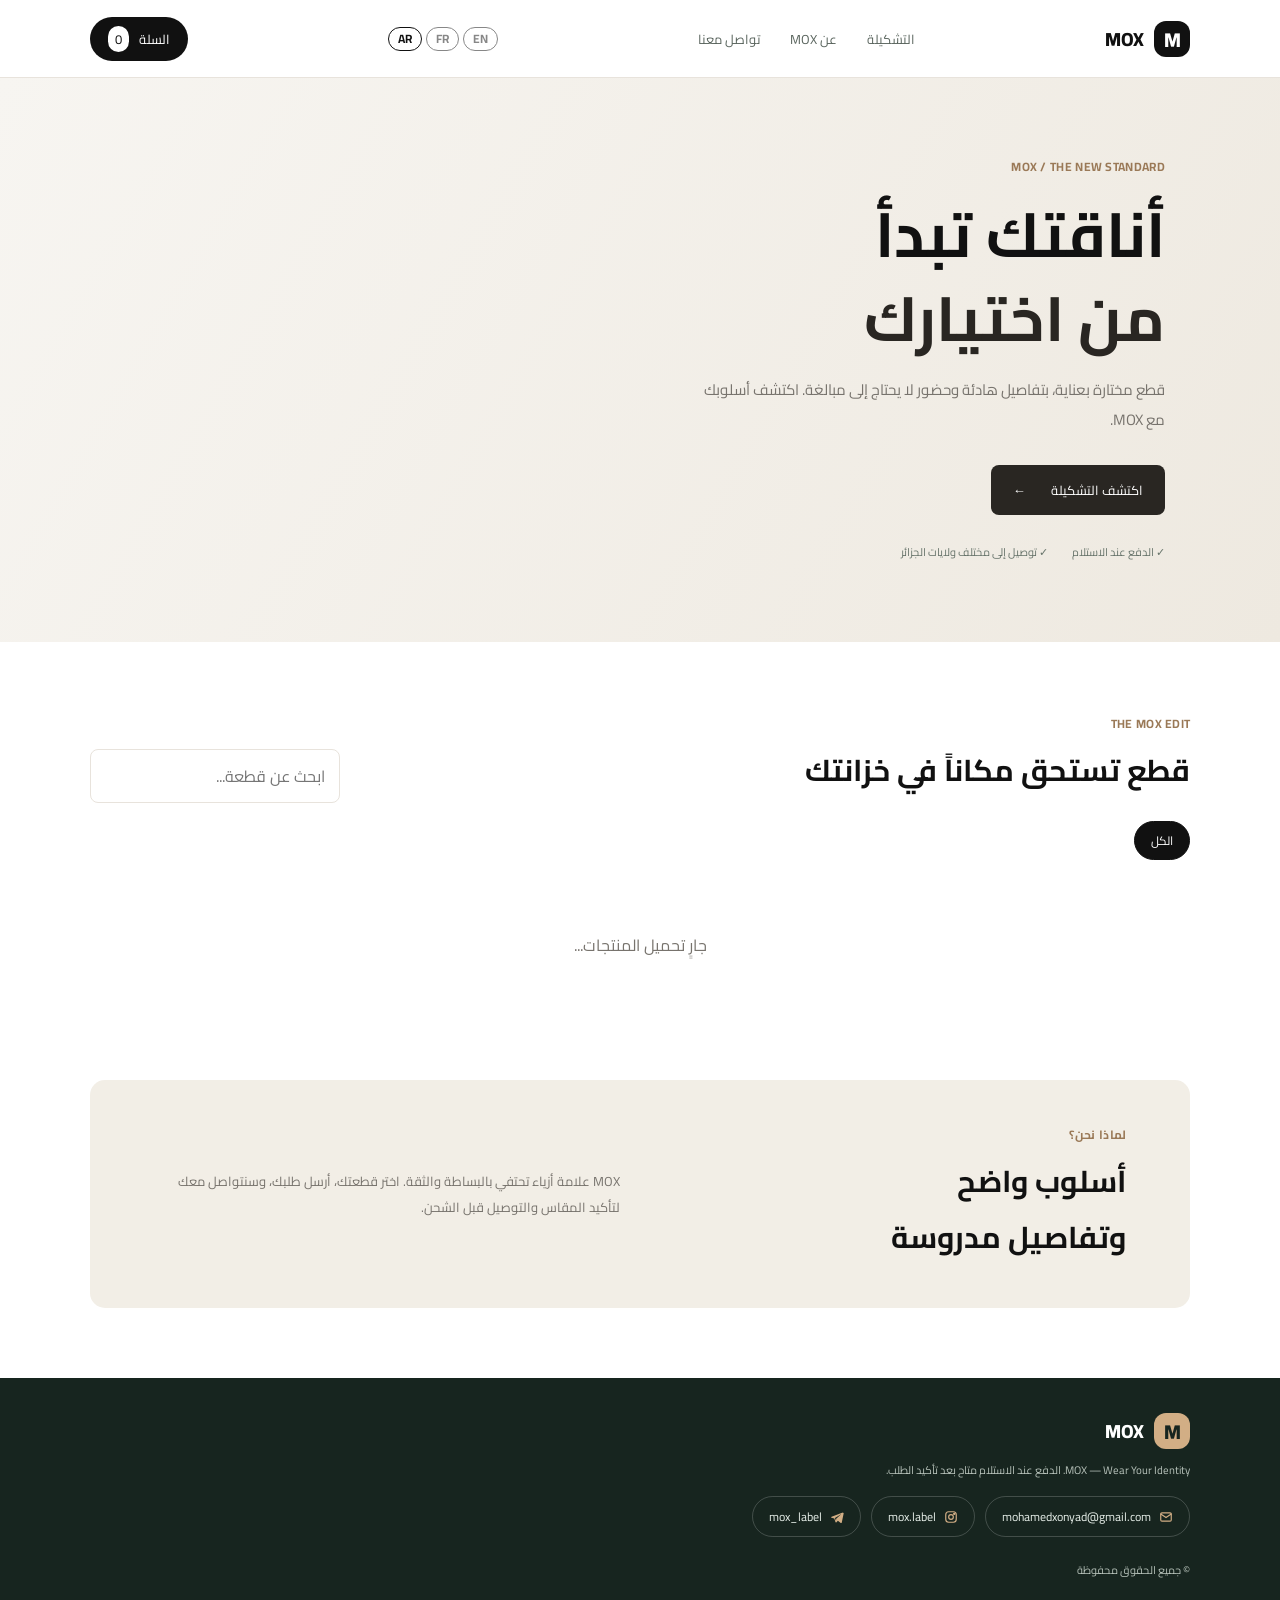
==== commit d2b75449: "Add files via upload" ====
--- a/index.html
+++ b/index.html
@@ -12,7 +12,7 @@
 </head>
 <body>
 <header class="topbar">
-  <a class="brand" href="#" aria-label="MOX"><svg class="brand-logo" viewBox="0 0 191.88 39.12" aria-hidden="true" focusable="false"><path fill="currentColor" fill-rule="evenodd" d="M71.62 2.00 L70.88 1.50 L58.62 1.50 L58.50 1.62 L48.75 1.75 L47.62 2.62 L40.25 13.50 L37.50 17.88 L36.62 18.75 L35.88 18.75 L35.00 17.88 L30.50 11.00 L26.88 6.12 L25.25 3.62 L23.62 2.00 L20.75 1.88 L20.62 2.00 L4.75 2.12 L4.62 2.25 L1.50 2.25 L0.50 2.50 L0.00 3.12 L0.00 31.75 L0.12 31.88 L0.25 38.12 L0.88 38.62 L1.62 38.75 L19.38 38.38 L19.88 37.75 L20.00 37.00 L19.75 33.62 L19.75 23.88 L20.25 23.25 L20.50 23.25 L21.75 24.75 L29.25 37.25 L30.00 38.00 L30.88 38.38 L40.88 38.38 L42.12 38.00 L43.50 36.25 L50.50 24.50 L51.50 23.38 L51.88 23.38 L52.25 23.75 L52.38 24.25 L52.38 36.88 L52.62 37.75 L53.12 38.25 L53.50 38.38 L70.50 38.38 L71.50 38.00 L71.88 37.12 L71.88 2.75Z M133.00 1.12 L132.88 1.50 L133.38 2.50 L147.25 18.00 L147.75 19.00 L147.38 20.00 L132.88 36.62 L132.75 37.62 L133.25 38.00 L151.75 38.00 L151.88 38.12 L154.38 38.00 L155.12 37.62 L156.00 36.75 L161.25 30.12 L162.12 29.38 L162.75 29.38 L163.88 30.38 L168.75 36.50 L170.00 37.75 L170.88 38.12 L191.25 38.25 L191.75 38.00 L191.88 37.62 L191.50 36.75 L185.88 29.88 L178.38 21.25 L177.25 19.62 L177.25 18.88 L177.75 18.12 L191.50 2.88 L191.75 2.25 L191.25 1.62 L173.25 1.25 L173.12 1.12 L170.38 1.25 L169.00 2.38 L167.62 4.25 L163.12 9.38 L162.38 9.50 L161.88 9.25 L156.00 1.75 L155.00 1.00 L154.50 0.88 L133.50 0.88Z M75.00 14.50 L74.50 17.62 L74.62 23.12 L75.00 25.38 L75.50 26.88 L77.25 30.12 L79.62 32.75 L82.62 34.88 L85.75 36.38 L88.38 37.25 L93.25 38.38 L101.75 39.12 L109.75 39.00 L114.75 38.50 L119.38 37.50 L122.88 36.38 L127.50 34.00 L129.00 32.88 L130.88 31.00 L132.25 29.12 L133.38 27.00 L134.00 25.12 L134.62 22.12 L134.75 17.62 L134.38 14.50 L133.50 11.62 L132.62 10.00 L131.38 8.25 L129.00 6.00 L125.62 3.75 L121.50 2.00 L116.75 0.75 L109.25 0.00 L102.12 0.00 L95.38 0.62 L89.38 1.88 L86.38 2.88 L82.25 5.00 L80.38 6.38 L78.25 8.38 L77.25 9.62 L76.12 11.50Z M101.88 9.75 L103.75 9.50 L106.25 9.50 L109.00 10.12 L110.62 10.88 L111.75 11.75 L112.62 12.75 L113.38 14.12 L113.75 15.25 L114.00 17.25 L114.00 20.25 L113.62 23.88 L112.38 26.62 L111.00 28.00 L109.62 28.75 L106.25 29.62 L102.50 29.62 L101.25 29.38 L99.50 28.75 L98.12 27.88 L97.12 26.88 L96.12 25.12 L95.62 23.62 L95.25 20.75 L95.38 17.25 L95.88 14.62 L97.00 12.50 L98.12 11.38 L99.88 10.38Z"/></svg><span id="store-name" class="sr-only">MOX</span></a>
+  <a class="brand" href="#"><span class="brand-mark">M</span><span id="store-name">MOX</span></a>
   <nav><a href="#products">التشكيلة</a><a href="#about">عن MOX</a><a href="#contact">تواصل معنا</a></nav>
   <button class="cart-button" id="open-cart">السلة <span id="cart-count">0</span></button>
 </header>
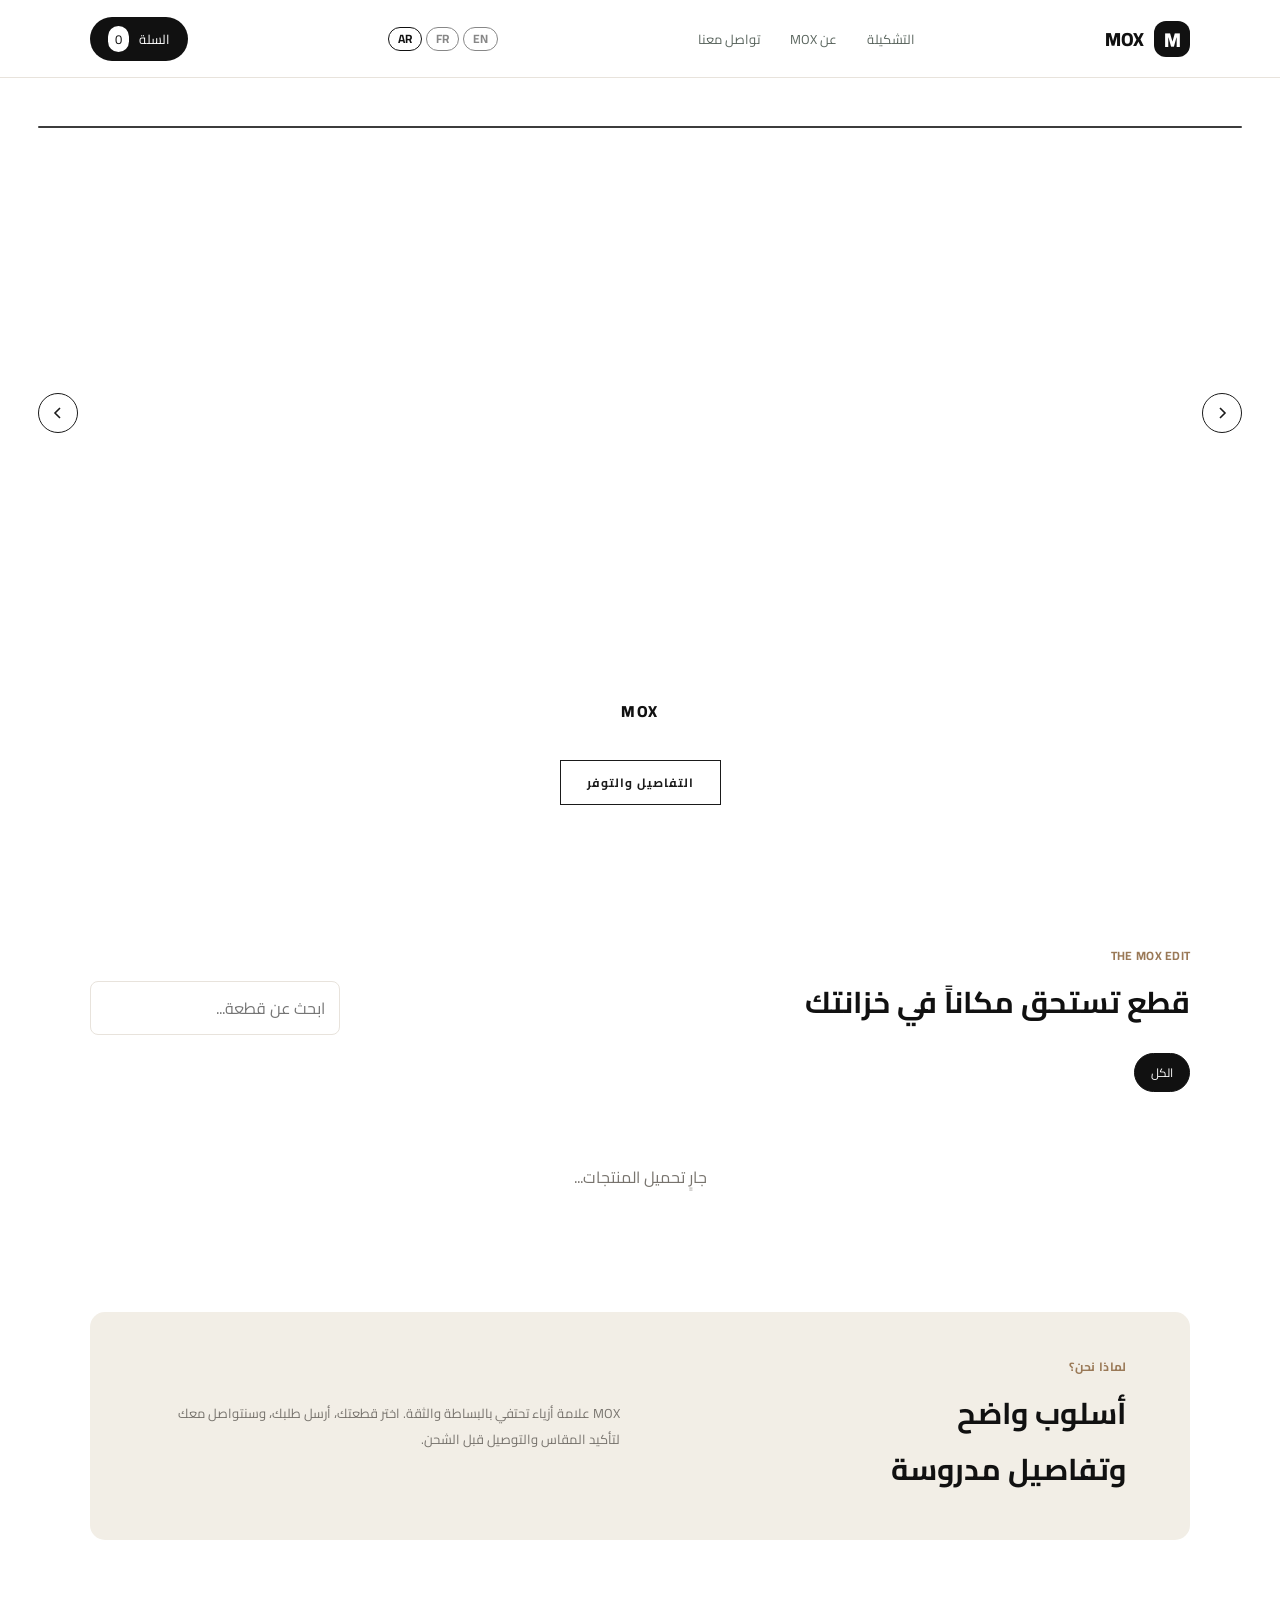
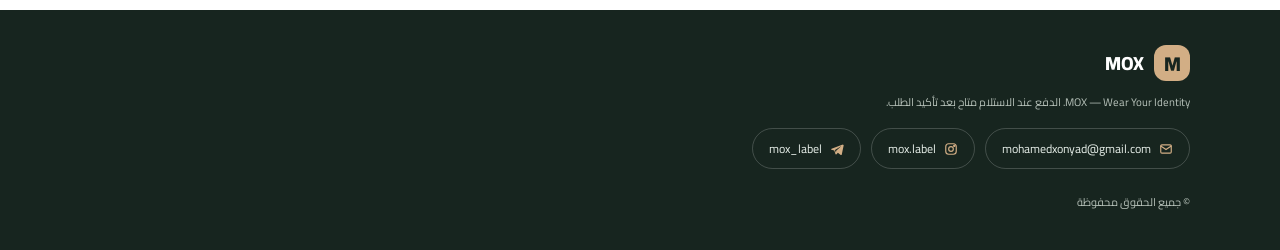
==== commit 97f391f6: "Add files via upload" ====
--- a/index.html
+++ b/index.html
@@ -9,6 +9,8 @@
   <link rel="preconnect" href="https://fonts.gstatic.com" crossorigin>
   <link href="https://fonts.googleapis.com/css2?family=Cairo:wght@400;500;600;700;800&display=swap" rel="stylesheet">
   <link rel="stylesheet" href="style.css">
+  <link rel="stylesheet" href="rack.css">
+  <meta name="description" content="MOX — علامة أزياء جزائرية. اختر قطعتك من الـ rack، والدفع عند الاستلام مع توصيل إلى مختلف الولايات.">
 </head>
 <body>
 <header class="topbar">
@@ -16,19 +18,12 @@
   <nav><a href="#products">التشكيلة</a><a href="#about">عن MOX</a><a href="#contact">تواصل معنا</a></nav>
   <button class="cart-button" id="open-cart">السلة <span id="cart-count">0</span></button>
 </header>
-<section class="hero">
-  <div class="hero-copy">
-    <span class="eyebrow">MOX / THE NEW STANDARD</span>
-    <h1>أناقتك تبدأ<br><em>من اختيارك</em></h1>
-    <p>قطع مختارة بعناية، بتفاصيل هادئة وحضور لا يحتاج إلى مبالغة. اكتشف أسلوبك مع MOX.</p>
-    <a class="primary-link" href="#products">اكتشف التشكيلة <span>←</span></a>
-    <div class="trust-row"><span>✓ الدفع عند الاستلام</span><span>✓ توصيل إلى مختلف ولايات الجزائر</span></div>
+<section class="rack-hero" aria-label="تشكيلة MOX">
+  <div class="rk-stage" id="rk-stage" tabindex="0" aria-roledescription="carousel">
+    <button type="button" class="rk-arrow rk-prev" id="rk-prev" aria-label="القطعة السابقة"><svg viewBox="0 0 16 16" fill="none" stroke="currentColor" stroke-width="1.6"><path d="M10 3 5 8l5 5"/></svg></button>
+    <button type="button" class="rk-arrow rk-next" id="rk-next" aria-label="القطعة التالية"><svg viewBox="0 0 16 16" fill="none" stroke="currentColor" stroke-width="1.6"><path d="m6 3 5 5-5 5"/></svg></button>
   </div>
-  <div class="hero-art">
-    <video autoplay muted loop playsinline preload="auto" style="width:100%;height:100%;max-height:520px;object-fit:cover;border-radius:24px;display:block;">
-      <source src="ad.mp4.mp4" type="video/mp4">
-    </video>
-  </div>
+  <div class="rk-info" id="rk-info" aria-live="polite"><h1 id="rk-name">MOX</h1><p id="rk-price"></p><p id="rk-note"></p><button type="button" class="rk-open" id="rk-open">التفاصيل والتوفر</button></div>
 </section>
 <main>
   <section class="section-head" id="products"><div><span class="eyebrow">THE MOX EDIT</span><h2>قطع تستحق مكاناً في خزانتك</h2></div><div class="search-wrap"><input id="search" type="search" placeholder="ابحث عن قطعة..."></div></section>
--- a/rack.css
+++ b/rack.css
@@ -0,0 +1,25 @@
+/* MOX rack hero + calmer product cards */
+.rack-hero{direction:ltr;background:#fff;padding:18px 0 46px;overflow:hidden;position:relative}
+.rk-stage{--w:clamp(210px,26vw,360px);position:relative;height:clamp(400px,66svh,660px);outline:none;touch-action:pan-y;transform:translate3d(0,var(--py,0),0)}
+.rk-stage:focus-visible{outline:2px solid #000;outline-offset:-6px}
+.rk-stage::before{content:"";position:absolute;left:3%;right:3%;top:30px;height:2px;background:#1a1a1a;border-radius:2px;opacity:.85}
+.rk-item{position:absolute;left:50%;top:30px;width:var(--w);margin-left:calc(var(--w) / -2);padding:0;border:0;background:none;cursor:pointer;transform-origin:50% 0;transition:transform .8s cubic-bezier(.22,1,.36,1),opacity .6s;-webkit-user-select:none;user-select:none;-webkit-tap-highlight-color:transparent;color:#1a1a1a}
+.rk-item.rk-in{transition-delay:var(--d)}
+.rk-item:focus-visible{outline:2px solid #000;outline-offset:4px}
+.rk-hanger{display:block;width:64px;height:auto;margin:-18px auto -9px;position:relative;z-index:1}
+.rk-item img,.rk-ph{display:block;width:100%;aspect-ratio:3/4;object-fit:contain;object-position:top;mix-blend-mode:multiply;pointer-events:none}
+.rk-ph{display:grid;place-items:center;font-weight:800;letter-spacing:6px;color:#bbb}
+.rk-arrow{position:absolute;top:50%;z-index:30;width:40px;height:40px;border-radius:50%;border:1px solid #1a1a1a;background:transparent;color:#1a1a1a;display:grid;place-items:center;cursor:pointer;transition:background .25s,color .25s}
+.rk-arrow:hover,.rk-arrow:focus-visible{background:#1a1a1a;color:#fff}
+.rk-arrow svg{width:16px;height:16px}.rk-prev{left:3%}.rk-next{right:3%}
+.rk-info{direction:rtl;text-align:center;min-height:132px;margin-top:6px;transition:opacity .17s,transform .17s}
+.rk-info.swap{opacity:0;transform:translateY(6px)}
+.rk-info h1{margin:0;font-size:clamp(13px,1.6vw,16px);font-weight:800;letter-spacing:1.5px}
+.rk-info p{margin:6px 0 0;font-size:14px}#rk-note{min-height:18px;font-size:12px;color:#a33}
+.rk-open{margin-top:10px;padding:10px 26px;border:1px solid #1a1a1a;background:transparent;color:#1a1a1a;font-size:12px;font-weight:700;letter-spacing:1px;cursor:pointer;transition:background .25s,color .25s}
+.rk-open:hover,.rk-open:focus-visible{background:#1a1a1a;color:#fff}
+@media(max-width:600px){.rk-arrow{top:auto;bottom:-6px}.rk-prev{left:22%}.rk-next{right:22%}.rk-stage{height:clamp(360px,58svh,480px)}}
+@media(prefers-reduced-motion:reduce){.rk-item,.rk-info{transition:none}.rk-stage{transform:none}}
+main .product-grid .product-card{border:0;box-shadow:none;background:transparent;border-radius:0}
+main .product-grid .product-image{background:#f1efeb;border-radius:0}
+main .product-grid .product-image img{mix-blend-mode:multiply}
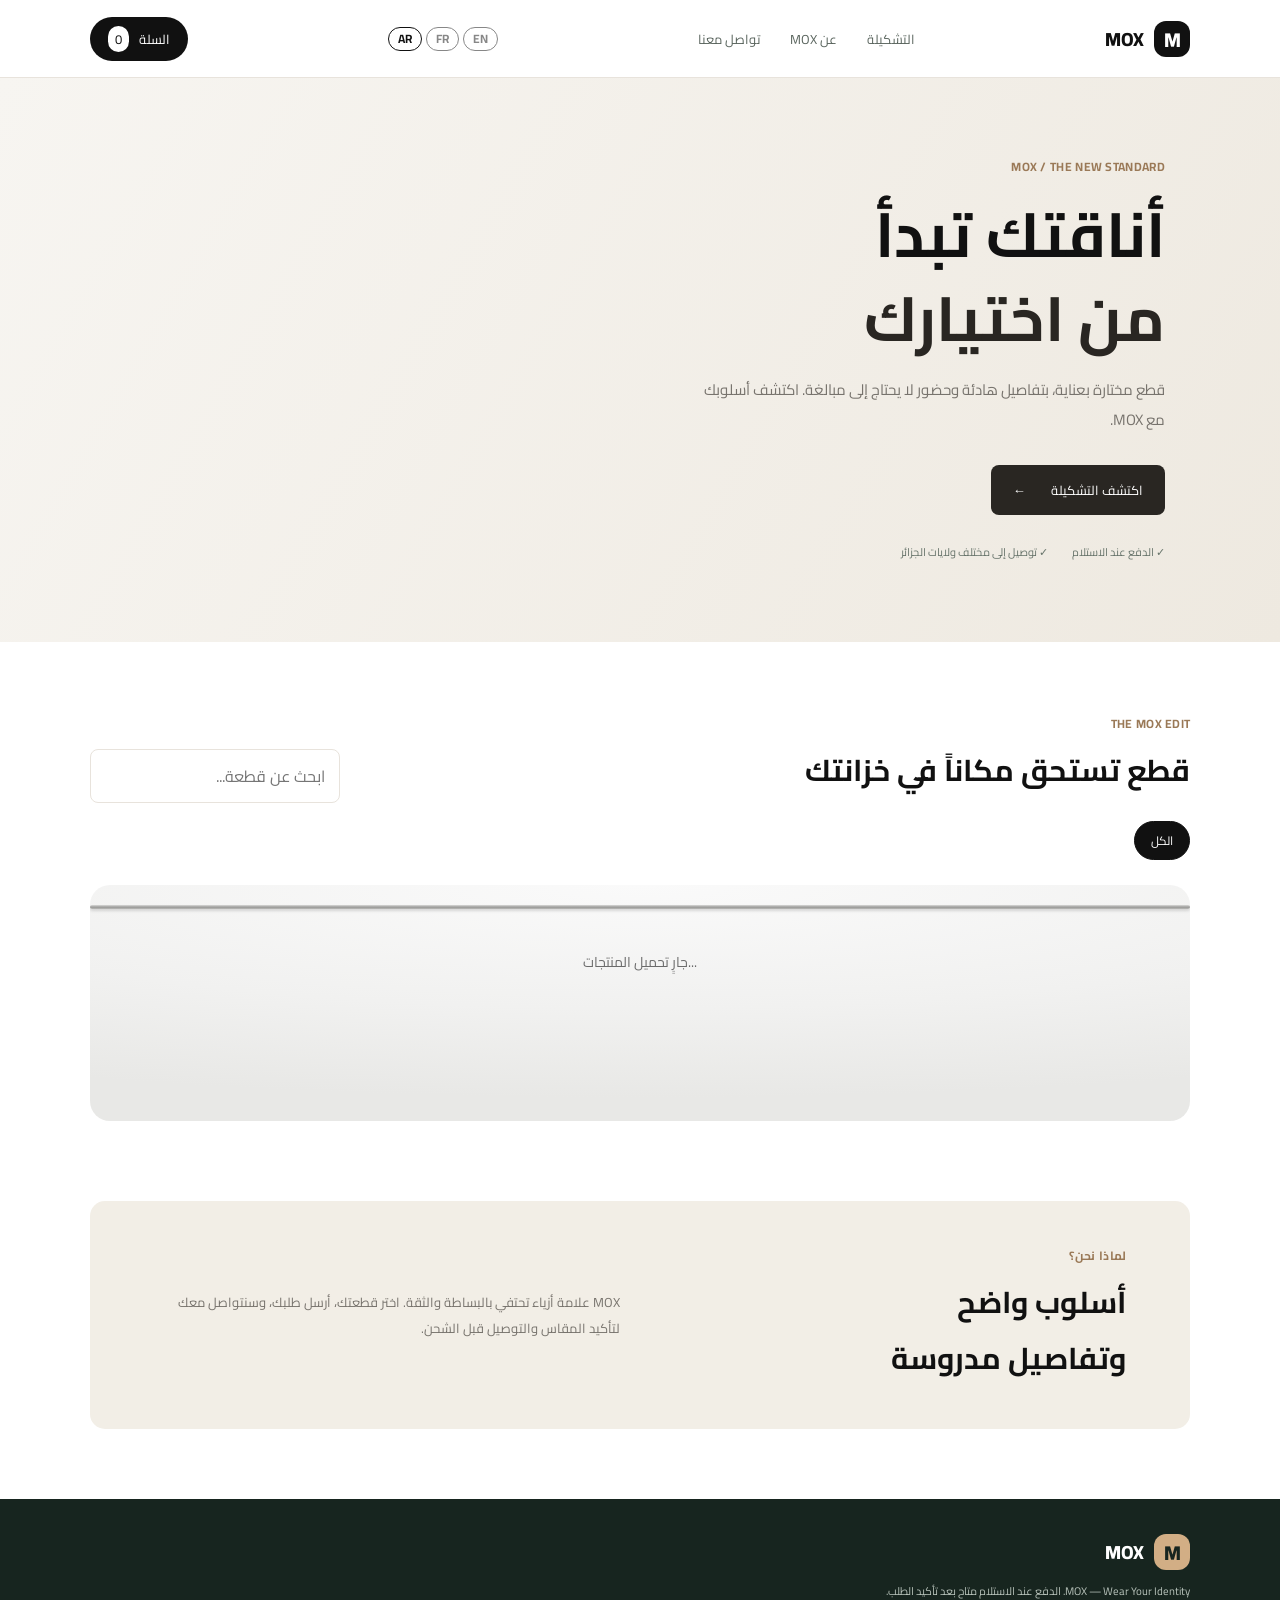
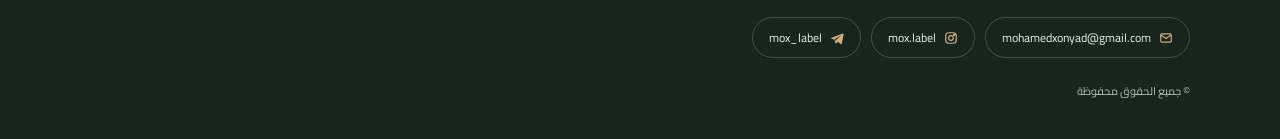
==== commit 49a1aa0b: "Add files via upload" ====
--- a/index.html
+++ b/index.html
@@ -10,7 +10,6 @@
   <link href="https://fonts.googleapis.com/css2?family=Cairo:wght@400;500;600;700;800&display=swap" rel="stylesheet">
   <link rel="stylesheet" href="style.css">
   <link rel="stylesheet" href="rack.css">
-  <meta name="description" content="MOX — علامة أزياء جزائرية. اختر قطعتك من الـ rack، والدفع عند الاستلام مع توصيل إلى مختلف الولايات.">
 </head>
 <body>
 <header class="topbar">
@@ -18,12 +17,19 @@
   <nav><a href="#products">التشكيلة</a><a href="#about">عن MOX</a><a href="#contact">تواصل معنا</a></nav>
   <button class="cart-button" id="open-cart">السلة <span id="cart-count">0</span></button>
 </header>
-<section class="rack-hero" aria-label="تشكيلة MOX">
-  <div class="rk-stage" id="rk-stage" tabindex="0" aria-roledescription="carousel">
-    <button type="button" class="rk-arrow rk-prev" id="rk-prev" aria-label="القطعة السابقة"><svg viewBox="0 0 16 16" fill="none" stroke="currentColor" stroke-width="1.6"><path d="M10 3 5 8l5 5"/></svg></button>
-    <button type="button" class="rk-arrow rk-next" id="rk-next" aria-label="القطعة التالية"><svg viewBox="0 0 16 16" fill="none" stroke="currentColor" stroke-width="1.6"><path d="m6 3 5 5-5 5"/></svg></button>
+<section class="hero">
+  <div class="hero-copy">
+    <span class="eyebrow">MOX / THE NEW STANDARD</span>
+    <h1>أناقتك تبدأ<br><em>من اختيارك</em></h1>
+    <p>قطع مختارة بعناية، بتفاصيل هادئة وحضور لا يحتاج إلى مبالغة. اكتشف أسلوبك مع MOX.</p>
+    <a class="primary-link" href="#products">اكتشف التشكيلة <span>←</span></a>
+    <div class="trust-row"><span>✓ الدفع عند الاستلام</span><span>✓ توصيل إلى مختلف ولايات الجزائر</span></div>
   </div>
-  <div class="rk-info" id="rk-info" aria-live="polite"><h1 id="rk-name">MOX</h1><p id="rk-price"></p><p id="rk-note"></p><button type="button" class="rk-open" id="rk-open">التفاصيل والتوفر</button></div>
+  <div class="hero-art">
+    <video autoplay muted loop playsinline preload="auto" style="width:100%;height:100%;max-height:520px;object-fit:cover;border-radius:24px;display:block;">
+      <source src="ad.mp4.mp4" type="video/mp4">
+    </video>
+  </div>
 </section>
 <main>
   <section class="section-head" id="products"><div><span class="eyebrow">THE MOX EDIT</span><h2>قطع تستحق مكاناً في خزانتك</h2></div><div class="search-wrap"><input id="search" type="search" placeholder="ابحث عن قطعة..."></div></section>
@@ -71,5 +77,6 @@
 <div class="toast" id="toast"></div>
 <script src="i18n.js" defer></script>
 <script type="module" src="app.js"></script>
+<script type="module" src="rack.js"></script>
 </body>
 </html>
--- a/rack.css
+++ b/rack.css
@@ -1,25 +1,83 @@
-/* MOX rack hero + calmer product cards */
-.rack-hero{direction:ltr;background:#fff;padding:18px 0 46px;overflow:hidden;position:relative}
-.rk-stage{--w:clamp(210px,26vw,360px);position:relative;height:clamp(400px,66svh,660px);outline:none;touch-action:pan-y;transform:translate3d(0,var(--py,0),0)}
-.rk-stage:focus-visible{outline:2px solid #000;outline-offset:-6px}
-.rk-stage::before{content:"";position:absolute;left:3%;right:3%;top:30px;height:2px;background:#1a1a1a;border-radius:2px;opacity:.85}
-.rk-item{position:absolute;left:50%;top:30px;width:var(--w);margin-left:calc(var(--w) / -2);padding:0;border:0;background:none;cursor:pointer;transform-origin:50% 0;transition:transform .8s cubic-bezier(.22,1,.36,1),opacity .6s;-webkit-user-select:none;user-select:none;-webkit-tap-highlight-color:transparent;color:#1a1a1a}
-.rk-item.rk-in{transition-delay:var(--d)}
-.rk-item:focus-visible{outline:2px solid #000;outline-offset:4px}
-.rk-hanger{display:block;width:64px;height:auto;margin:-18px auto -9px;position:relative;z-index:1}
-.rk-item img,.rk-ph{display:block;width:100%;aspect-ratio:3/4;object-fit:contain;object-position:top;mix-blend-mode:multiply;pointer-events:none}
-.rk-ph{display:grid;place-items:center;font-weight:800;letter-spacing:6px;color:#bbb}
-.rk-arrow{position:absolute;top:50%;z-index:30;width:40px;height:40px;border-radius:50%;border:1px solid #1a1a1a;background:transparent;color:#1a1a1a;display:grid;place-items:center;cursor:pointer;transition:background .25s,color .25s}
-.rk-arrow:hover,.rk-arrow:focus-visible{background:#1a1a1a;color:#fff}
-.rk-arrow svg{width:16px;height:16px}.rk-prev{left:3%}.rk-next{right:3%}
-.rk-info{direction:rtl;text-align:center;min-height:132px;margin-top:6px;transition:opacity .17s,transform .17s}
-.rk-info.swap{opacity:0;transform:translateY(6px)}
-.rk-info h1{margin:0;font-size:clamp(13px,1.6vw,16px);font-weight:800;letter-spacing:1.5px}
-.rk-info p{margin:6px 0 0;font-size:14px}#rk-note{min-height:18px;font-size:12px;color:#a33}
-.rk-open{margin-top:10px;padding:10px 26px;border:1px solid #1a1a1a;background:transparent;color:#1a1a1a;font-size:12px;font-weight:700;letter-spacing:1px;cursor:pointer;transition:background .25s,color .25s}
-.rk-open:hover,.rk-open:focus-visible{background:#1a1a1a;color:#fff}
-@media(max-width:600px){.rk-arrow{top:auto;bottom:-6px}.rk-prev{left:22%}.rk-next{right:22%}.rk-stage{height:clamp(360px,58svh,480px)}}
-@media(prefers-reduced-motion:reduce){.rk-item,.rk-info{transition:none}.rk-stage{transform:none}}
-main .product-grid .product-card{border:0;box-shadow:none;background:transparent;border-radius:0}
-main .product-grid .product-image{background:#f1efeb;border-radius:0}
-main .product-grid .product-image img{mix-blend-mode:multiply}
+/* MOX Rack: عرض المنتجات على شماعة. طبقة عرض فوق الشبكة الأصلية (التي تبقى في الصفحة مخفية لأن السلة والمخزون والخصم تعتمد عليها). */
+#product-grid.rk-src{display:none}
+
+.rk{--w-idle:max(104px,29vw);--w-sel:52vw;--w-dim:max(56px,15vw);--tw:0px;--ease:cubic-bezier(.2,.8,.2,1);
+  position:relative;margin:0 3% 60px;padding:6px 0 30px;border-radius:20px;overflow:hidden;
+  background:radial-gradient(120% 90% at 50% 0%,#fafafa 0%,#f1f1f0 58%,#e8e8e6 100%);color:#000}
+@media(min-width:700px){.rk{--w-idle:clamp(130px,19vw,190px);--w-sel:min(38vw,340px);--w-dim:104px;margin:0 5% 70px}}
+@media(min-width:1100px){.rk{--w-idle:clamp(150px,13vw,200px);--w-sel:min(28vw,380px);margin:0 7% 80px}}
+
+/* المسار: يسار-يمين دائماً حتى يعمل التمرير بنفس الطريقة في كل اللغات */
+.rk-track{direction:ltr;overflow-x:auto;overflow-y:hidden;overscroll-behavior-x:contain;scrollbar-width:none;-webkit-overflow-scrolling:touch;cursor:grab;outline-offset:-3px}
+.rk-track::-webkit-scrollbar{display:none}
+.rk-track.is-drag{cursor:grabbing;user-select:none}
+.rk-row{position:relative;display:flex;align-items:flex-start;justify-content:center;gap:0;width:max-content;min-width:100%;
+  padding:14px 12px 24px;transition:padding-inline .55s var(--ease)}
+.rk--sel .rk-row{justify-content:flex-start;padding-inline:max(12px,calc(50% - (var(--w-sel) + var(--tw-max,0px))/2 - 6px))}
+/* القضيب */
+.rk-row::before{content:"";position:absolute;inset-inline:0;top:14px;height:4px;border-radius:2px;
+  background:linear-gradient(#d9d9d8,#9a9a98 55%,#b9b9b7);box-shadow:0 2px 3px #0002}
+
+/* القطعة */
+.rk-slot{position:relative;flex:0 0 auto;display:flex;width:var(--w-idle);padding:0 6px;
+  transition:width .55s var(--ease)}
+.rk--sel .rk-slot{width:var(--w-dim)}
+.rk-img,.rk-hanger{transition:opacity .4s,filter .4s,transform .3s}
+.rk-img.rk-fade{opacity:0;transform:translateY(6px) scale(.985);transition:opacity .17s,transform .17s}
+.rk--sel .rk-slot:not(.is-sel) .rk-img{opacity:.5;filter:blur(1.2px)}.rk--sel .rk-slot:not(.is-sel) .rk-hanger{opacity:.45}
+.rk--sel .rk-slot.is-sel{width:calc(var(--w-sel) + var(--tw))}
+.rk-fig{position:relative;flex:1 1 0;min-width:0}
+.rk-hit{display:block;width:100%;padding:0;border:0;background:none;cursor:pointer;color:inherit;-webkit-tap-highlight-color:transparent}
+.rk-hit:focus-visible{outline:2px solid #000;outline-offset:4px;border-radius:8px}
+.rk-swing{display:block;transform-origin:50% 0;animation:rk-sway 1.7s var(--ease) backwards;animation-delay:calc(var(--i,0)*70ms)}
+.rk-hanger{display:block;width:40px;height:34px;margin:-1px auto 0}
+.rk-img,.rk-ph{display:block;width:100%;aspect-ratio:3/4;margin-top:-8px}
+.rk-img{object-fit:contain;mix-blend-mode:multiply}
+.rk-img.rk-cut{mix-blend-mode:normal;filter:drop-shadow(0 12px 12px #00000026)}
+.rk-fig:has(.rk-cut)::after{display:none}
+.rk-swing.rk-nudge{animation:rk-nudge .9s var(--ease)}
+@keyframes rk-nudge{0%{transform:rotate(0)}25%{transform:rotate(2.2deg)}55%{transform:rotate(-1.4deg)}80%{transform:rotate(.5deg)}100%{transform:rotate(0)}}
+.rk-ph{display:grid;place-items:center;font-size:34px;color:#b8b8b6}
+.rk-fig::after{content:"";position:absolute;left:12%;right:12%;bottom:-10px;height:14px;border-radius:50%;background:#0000001f;filter:blur(8px);pointer-events:none}
+.rk--sel .rk-slot:not(.is-sel) .rk-fig::after{opacity:.5}
+@media(hover:hover){.rk:not(.rk--sel) .rk-slot:hover .rk-swing{transform:rotate(1.6deg);transition:transform .5s var(--ease)}}
+@keyframes rk-sway{0%{transform:rotate(3deg)}30%{transform:rotate(-2deg)}55%{transform:rotate(1.1deg)}78%{transform:rotate(-.4deg)}100%{transform:rotate(0)}}
+
+/* بطاقات الألوان المعلّقة بخيوط */
+.rk-tags{position:relative;flex:0 0 0;width:0;visibility:hidden;opacity:0;transition:flex-basis .55s var(--ease),width .55s var(--ease),opacity .3s,visibility 0s .55s}
+.rk-slot.is-sel .rk-tags{flex-basis:var(--tw);width:var(--tw);visibility:visible;opacity:1;transition:flex-basis .55s var(--ease),width .55s var(--ease),opacity .4s .3s,visibility 0s}
+.rk-tag{position:absolute;top:var(--d);left:calc(10px + var(--c)*30px + var(--r,0)*15px);width:28px;height:42px;padding:0;border:0;background:none;cursor:pointer;-webkit-tap-highlight-color:transparent}
+.rk-tag:focus-visible{outline:2px solid #000;outline-offset:2px;border-radius:6px}
+.rk-str{position:absolute;left:50%;top:calc(var(--d)*-1);width:1px;height:var(--d);background:#7b7b79;pointer-events:none}
+.rk-card{position:absolute;left:1px;top:0;width:26px;height:38px;border-radius:5px;border:1px solid #0003;background:var(--cc,#fff);
+  box-shadow:0 3px 7px #0002;display:grid;place-items:end center;padding-bottom:3px;font-size:9px;font-weight:700;color:#000;overflow:hidden;
+  transform-origin:50% 0;transition:transform .25s var(--ease),box-shadow .25s}
+.rk-card::before{content:"";position:absolute;top:3px;left:50%;width:4px;height:4px;margin-left:-2px;border-radius:50%;background:#efefed;box-shadow:inset 0 0 0 1px #0003}
+.rk-tag.on .rk-card{outline:2px solid #000;outline-offset:2px;transform:translateY(5px);box-shadow:0 8px 12px #0003}
+
+/* الأسهم */
+.rk-nav{position:absolute;top:34%;z-index:3;width:38px;height:38px;border-radius:50%;border:1px solid #0002;background:#fffffff0;color:#000;display:grid;place-items:center;padding:0;cursor:pointer;box-shadow:0 4px 12px #0001;transition:transform .2s,background .2s,opacity .3s}
+.rk-nav svg{width:16px;height:16px}
+.rk-nav:hover{background:#000;color:#fff}.rk-nav:active{transform:scale(.94)}
+.rk-prev{left:8px}.rk-next{right:8px}
+.rk-nav[hidden]{display:none}
+@media(min-width:700px){.rk-nav{width:44px;height:44px}.rk-prev{left:16px}.rk-next{right:16px}}
+
+/* معلومات القطعة */
+.rk-info{display:flex;flex-direction:column;align-items:center;gap:8px;padding:6px 18px 0;text-align:center;min-height:62px}
+.rk-hint{margin:0;font-size:12px;color:#6b6b6b;letter-spacing:.3px}
+.rk-name{margin:0;font-size:15px;font-weight:700;letter-spacing:1px;animation:rk-in .45s var(--ease) backwards}
+.rk-price{margin:0;font-size:14px;color:#333;animation:rk-in .45s .05s var(--ease) backwards}
+.rk-color{margin:0;font-size:12px;color:#555;min-height:18px}
+.rk-color b{font-weight:700;color:#000}
+.rk-out{margin:0;font-size:12px;font-weight:700;color:#d71920}
+.rk-more{margin-top:4px;min-width:200px;height:46px;padding:0 26px;border:0;border-radius:10px;background:#000;color:#fff;font-weight:700;font-size:13px;letter-spacing:.8px;cursor:pointer;transition:transform .2s,box-shadow .2s}
+.rk-more:hover{transform:translateY(-2px);box-shadow:0 10px 24px #0003}
+.rk-more:focus-visible{outline:2px solid #000;outline-offset:3px}
+.rk-empty{width:100%;padding:44px 16px 30px;text-align:center;color:#6b6b6b;font-size:14px}
+@keyframes rk-in{from{opacity:0;transform:translateY(8px)}to{opacity:1;transform:none}}
+
+@media(prefers-reduced-motion:reduce){
+  .rk-swing,.rk-swing.rk-nudge,.rk-name,.rk-price{animation:none}
+  .rk-slot,.rk-row,.rk-tags,.rk-card,.rk-nav,.rk-more{transition:none}
+}
